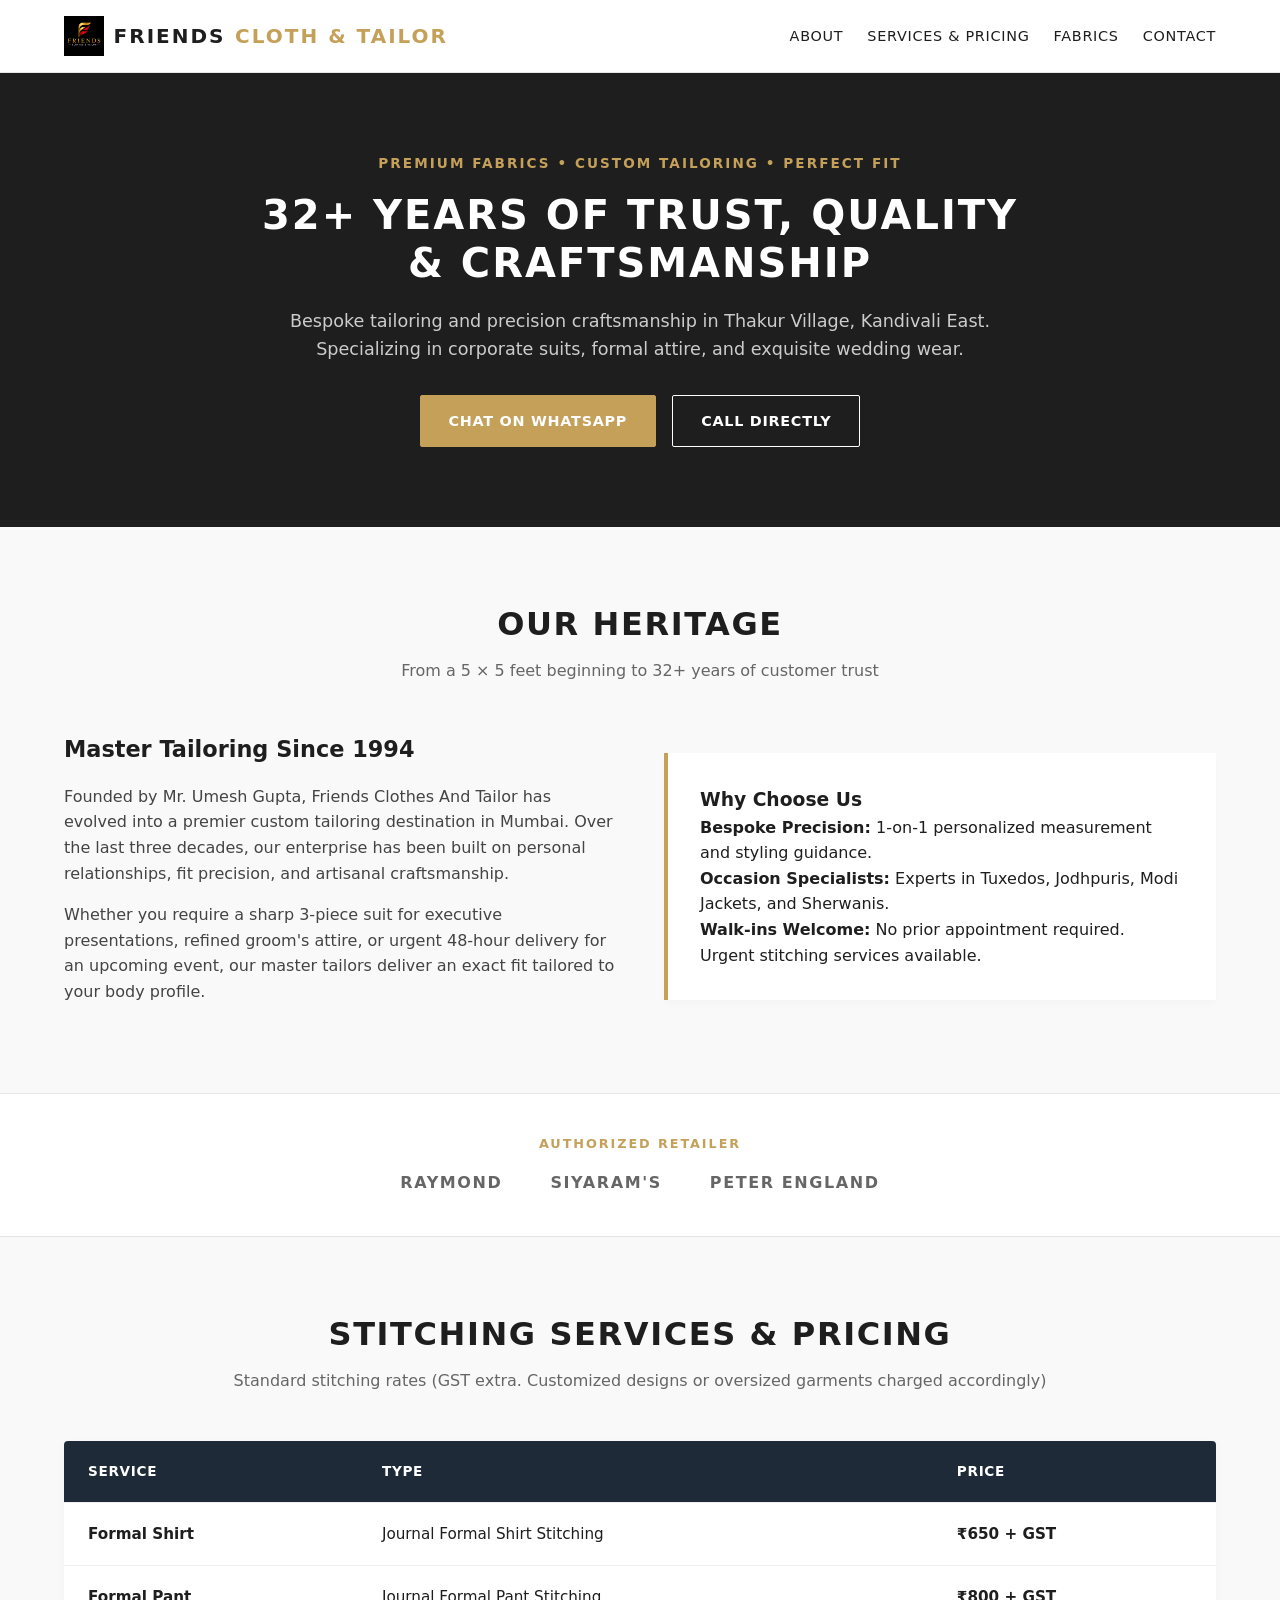
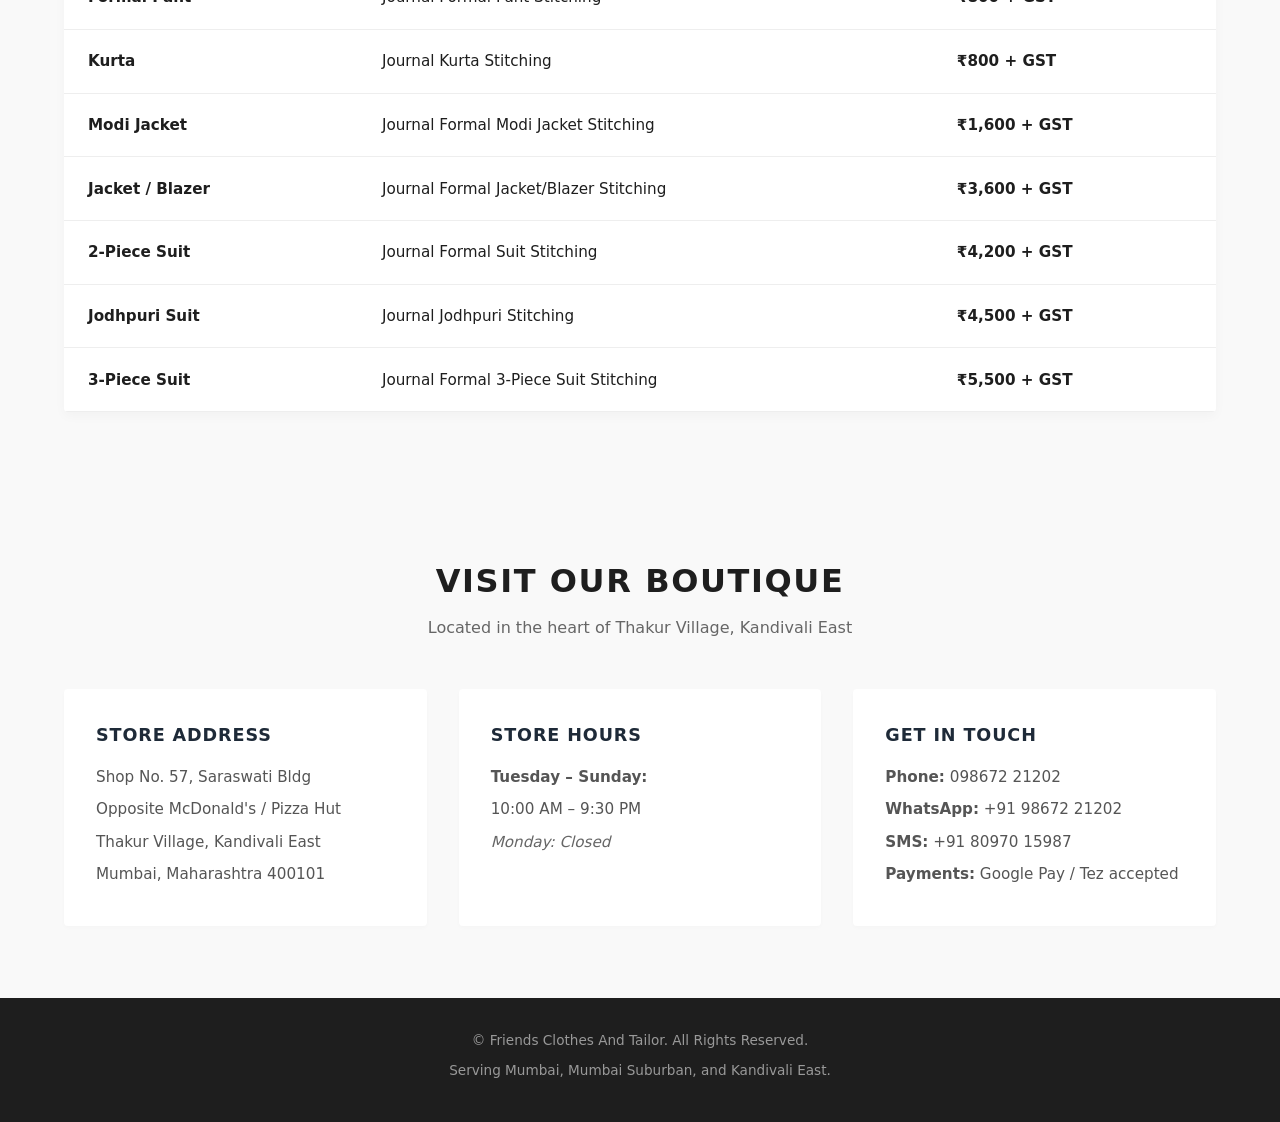
==== index.html @ 8bdd789c "Initial site" ====
<!DOCTYPE html>
<html lang="en">
<head>
  <meta charset="UTF-8">
  <meta name="viewport" content="width=device-width, initial-scale=1.0">
  <title>Friends Clothes And Tailor | Bespoke Menswear Mumbai</title>
  <link rel="icon" type="image/png" href="logo.png">
  <style>
    :root {
      --primary: #1E1E1E;
      --secondary: #1E2A38;
      --accent: #C5A059;
      --bg-light: #F9F9F9;
      --white: #FFFFFF;
      --text-muted: #666666;
      --font-main: system-ui, -apple-system, BlinkMacSystemFont, 'Segoe UI', Roboto, sans-serif;
    }

    * {
      box-sizing: border-box;
      margin: 0;
      padding: 0;
    }

    body {
      font-family: var(--font-main);
      background-color: var(--bg-light);
      color: var(--primary);
      line-height: 1.6;
    }

    /* Header & Navigation */
    header {
      background-color: var(--white);
      border-bottom: 1px solid #E5E5E5;
      position: sticky;
      top: 0;
      z-index: 1000;
    }

    .nav-container {
      max-width: 1200px;
      margin: 0 auto;
      padding: 1rem 1.5rem;
      display: flex;
      justify-content: space-between;
      align-items: center;
    }

    .brand-title {
      display: flex;
      align-items: center;
      gap: 0.6rem;
      font-size: 1.25rem;
      font-weight: 700;
      letter-spacing: 0.1em;
      text-transform: uppercase;
      color: var(--primary);
    }

    .brand-title img {
      height: 40px;
      width: auto;
    }

    .brand-title span {
      color: var(--accent);
    }

    .nav-links {
      display: flex;
      gap: 1.5rem;
      list-style: none;
    }

    .nav-links a {
      text-decoration: none;
      color: var(--primary);
      font-size: 0.9rem;
      font-weight: 500;
      text-transform: uppercase;
      letter-spacing: 0.05em;
      transition: color 0.2s ease;
    }

    .nav-links a:hover {
      color: var(--accent);
    }

    /* Hero Section */
    .hero {
      background-color: var(--primary);
      color: var(--white);
      padding: 5rem 1.5rem;
      text-align: center;
    }

    .hero-container {
      max-width: 800px;
      margin: 0 auto;
    }

    .hero-tagline {
      color: var(--accent);
      font-size: 0.85rem;
      font-weight: 700;
      letter-spacing: 0.15em;
      text-transform: uppercase;
      margin-bottom: 1rem;
    }

    .hero h1 {
      font-size: 2.5rem;
      font-weight: 700;
      margin-bottom: 1.25rem;
      line-height: 1.2;
      text-transform: uppercase;
      letter-spacing: 0.05em;
    }

    .hero p {
      font-size: 1.1rem;
      color: #CCCCCC;
      margin-bottom: 2rem;
    }

    .btn-group {
      display: flex;
      justify-content: center;
      gap: 1rem;
      flex-wrap: wrap;
    }

    .btn {
      display: inline-block;
      padding: 0.85rem 1.75rem;
      font-size: 0.9rem;
      font-weight: 600;
      text-transform: uppercase;
      letter-spacing: 0.05em;
      text-decoration: none;
      border-radius: 2px;
      transition: background-color 0.2s ease, border-color 0.2s ease;
    }

    .btn-primary {
      background-color: var(--accent);
      color: var(--white);
      border: 1px solid var(--accent);
    }

    .btn-primary:hover {
      background-color: #b08d46;
    }

    .btn-secondary {
      background-color: transparent;
      color: var(--white);
      border: 1px solid var(--white);
    }

    .btn-secondary:hover {
      background-color: var(--white);
      color: var(--primary);
    }

    /* General Layout */
    .section {
      max-width: 1200px;
      margin: 0 auto;
      padding: 4.5rem 1.5rem;
    }

    .section-header {
      text-align: center;
      margin-bottom: 3rem;
    }

    .section-header h2 {
      font-size: 2rem;
      text-transform: uppercase;
      letter-spacing: 0.05em;
      margin-bottom: 0.5rem;
    }

    .section-header p {
      color: var(--text-muted);
      font-size: 1rem;
    }

    /* About Section */
    .about-grid {
      display: grid;
      grid-template-columns: 1fr 1fr;
      gap: 3rem;
      align-items: center;
    }

    .about-content h3 {
      font-size: 1.4rem;
      margin-bottom: 1rem;
    }

    .about-content p {
      margin-bottom: 1rem;
      color: #444;
    }

    .highlight-box {
      background-color: var(--white);
      padding: 2rem;
      border-left: 4px solid var(--accent);
      box-shadow: 0 4px 6px rgba(0,0,0,0.02);
    }

    /* Price / Services Table */
    .table-container {
      background-color: var(--white);
      border-radius: 4px;
      box-shadow: 0 4px 12px rgba(0,0,0,0.03);
      overflow-x: auto;
    }

    table {
      width: 100%;
      border-collapse: collapse;
      text-align: left;
    }

    th, td {
      padding: 1.2rem 1.5rem;
      border-bottom: 1px solid #EEEEEE;
    }

    th {
      background-color: var(--secondary);
      color: var(--white);
      font-weight: 600;
      text-transform: uppercase;
      font-size: 0.85rem;
      letter-spacing: 0.05em;
    }

    td {
      font-size: 0.95rem;
    }

    td.price {
      font-weight: 700;
      color: var(--primary);
    }

    /* Fabric Brands */
    .brand-strip {
      background-color: var(--white);
      padding: 2.5rem 1.5rem;
      text-align: center;
      border-top: 1px solid #E5E5E5;
      border-bottom: 1px solid #E5E5E5;
    }

    .brand-list {
      display: flex;
      justify-content: center;
      gap: 3rem;
      margin-top: 1rem;
      flex-wrap: wrap;
      font-weight: 600;
      color: var(--text-muted);
      text-transform: uppercase;
      letter-spacing: 0.1em;
    }

    /* Contact Details */
    .contact-grid {
      display: grid;
      grid-template-columns: repeat(auto-fit, minmax(280px, 1fr));
      gap: 2rem;
    }

    .contact-card {
      background-color: var(--white);
      padding: 2rem;
      border-radius: 4px;
      box-shadow: 0 2px 4px rgba(0,0,0,0.02);
    }

    .contact-card h3 {
      font-size: 1.1rem;
      text-transform: uppercase;
      letter-spacing: 0.05em;
      margin-bottom: 1rem;
      color: var(--secondary);
    }

    .contact-card p {
      color: #555;
      margin-bottom: 0.5rem;
      font-size: 0.95rem;
    }

    /* Footer */
    footer {
      background-color: var(--primary);
      color: #999999;
      padding: 2rem 1.5rem;
      text-align: center;
      font-size: 0.85rem;
    }

    footer p {
      margin-bottom: 0.5rem;
    }

    @media (max-width: 768px) {
      .nav-links {
        display: none;
      }
      .about-grid {
        grid-template-columns: 1fr;
      }
      .hero h1 {
        font-size: 1.8rem;
      }
    }
  </style>
</head>
<body>

  <!-- Navigation -->
  <header>
    <div class="nav-container">
      <div class="brand-title"><img src="logo.png" alt="Friends Cloth & Tailor logo">Friends <span>Cloth & Tailor</span></div>
      <ul class="nav-links">
        <li><a href="#about">About</a></li>
        <li><a href="#services">Services & Pricing</a></li>
        <li><a href="#fabrics">Fabrics</a></li>
        <li><a href="#contact">Contact</a></li>
      </ul>
    </div>
  </header>

  <!-- Hero Section -->
  <section class="hero">
    <div class="hero-container">
      <div class="hero-tagline">Premium Fabrics • Custom Tailoring • Perfect Fit</div>
      <h1>32+ Years of Trust, Quality & Craftsmanship</h1>
      <p>Bespoke tailoring and precision craftsmanship in Thakur Village, Kandivali East. Specializing in corporate suits, formal attire, and exquisite wedding wear.</p>
      <div class="btn-group">
        <a href="https://wa.me/919867221202" class="btn btn-primary" target="_blank" rel="noopener">Chat on WhatsApp</a>
        <a href="tel:09867221202" class="btn btn-secondary">Call Directly</a>
      </div>
    </div>
  </section>

  <!-- About Section -->
  <section class="section" id="about">
    <div class="section-header">
      <h2>Our Heritage</h2>
      <p>From a 5 × 5 feet beginning to 32+ years of customer trust</p>
    </div>
    <div class="about-grid">
      <div class="about-content">
        <h3>Master Tailoring Since 1994</h3>
        <p>Founded by Mr. Umesh Gupta, Friends Clothes And Tailor has evolved into a premier custom tailoring destination in Mumbai. Over the last three decades, our enterprise has been built on personal relationships, fit precision, and artisanal craftsmanship.</p>
        <p>Whether you require a sharp 3-piece suit for executive presentations, refined groom's attire, or urgent 48-hour delivery for an upcoming event, our master tailors deliver an exact fit tailored to your body profile.</p>
      </div>
      <div class="highlight-box">
        <h3>Why Choose Us</h3>
        <p><strong>Bespoke Precision:</strong> 1-on-1 personalized measurement and styling guidance.</p>
        <p><strong>Occasion Specialists:</strong> Experts in Tuxedos, Jodhpuris, Modi Jackets, and Sherwanis.</p>
        <p><strong>Walk-ins Welcome:</strong> No prior appointment required. Urgent stitching services available.</p>
      </div>
    </div>
  </section>

  <!-- Fabric Brands Strip -->
  <section class="brand-strip" id="fabrics">
    <p style="text-transform: uppercase; font-size: 0.8rem; letter-spacing: 0.15em; color: var(--accent); font-weight: 700;">Authorized Retailer</p>
    <div class="brand-list">
      <span>Raymond</span>
      <span>Siyaram's</span>
      <span>Peter England</span>
    </div>
  </section>

  <!-- Services & Pricing Section -->
  <section class="section" id="services">
    <div class="section-header">
      <h2>Stitching Services & Pricing</h2>
      <p>Standard stitching rates (GST extra. Customized designs or oversized garments charged accordingly)</p>
    </div>
    <div class="table-container">
      <table>
        <thead>
          <tr>
            <th>Service</th>
            <th>Type</th>
            <th>Price</th>
          </tr>
        </thead>
        <tbody>
          <tr>
            <td><strong>Formal Shirt</strong></td>
            <td>Journal Formal Shirt Stitching</td>
            <td class="price">₹650 + GST</td>
          </tr>
          <tr>
            <td><strong>Formal Pant</strong></td>
            <td>Journal Formal Pant Stitching</td>
            <td class="price">₹800 + GST</td>
          </tr>
          <tr>
            <td><strong>Kurta</strong></td>
            <td>Journal Kurta Stitching</td>
            <td class="price">₹800 + GST</td>
          </tr>
          <tr>
            <td><strong>Modi Jacket</strong></td>
            <td>Journal Formal Modi Jacket Stitching</td>
            <td class="price">₹1,600 + GST</td>
          </tr>
          <tr>
            <td><strong>Jacket / Blazer</strong></td>
            <td>Journal Formal Jacket/Blazer Stitching</td>
            <td class="price">₹3,600 + GST</td>
          </tr>
          <tr>
            <td><strong>2-Piece Suit</strong></td>
            <td>Journal Formal Suit Stitching</td>
            <td class="price">₹4,200 + GST</td>
          </tr>
          <tr>
            <td><strong>Jodhpuri Suit</strong></td>
            <td>Journal Jodhpuri Stitching</td>
            <td class="price">₹4,500 + GST</td>
          </tr>
          <tr>
            <td><strong>3-Piece Suit</strong></td>
            <td>Journal Formal 3-Piece Suit Stitching</td>
            <td class="price">₹5,500 + GST</td>
          </tr>
        </tbody>
      </table>
    </div>
  </section>

  <!-- Contact & Details Section -->
  <section class="section" id="contact">
    <div class="section-header">
      <h2>Visit Our Boutique</h2>
      <p>Located in the heart of Thakur Village, Kandivali East</p>
    </div>
    <div class="contact-grid">
      <div class="contact-card">
        <h3>Store Address</h3>
        <p>Shop No. 57, Saraswati Bldg</p>
        <p>Opposite McDonald's / Pizza Hut</p>
        <p>Thakur Village, Kandivali East</p>
        <p>Mumbai, Maharashtra 400101</p>
      </div>
      <div class="contact-card">
        <h3>Store Hours</h3>
        <p><strong>Tuesday – Sunday:</strong></p>
        <p>10:00 AM – 9:30 PM</p>
        <p style="margin-top: 0.5rem; color: var(--text-muted);"><em>Monday: Closed</em></p>
      </div>
      <div class="contact-card">
        <h3>Get in Touch</h3>
        <p><strong>Phone:</strong> 098672 21202</p>
        <p><strong>WhatsApp:</strong> +91 98672 21202</p>
        <p><strong>SMS:</strong> +91 80970 15987</p>
        <p><strong>Payments:</strong> Google Pay / Tez accepted</p>
      </div>
    </div>
  </section>

  <!-- Footer -->
  <footer>
    <p>&copy; Friends Clothes And Tailor. All Rights Reserved.</p>
    <p>Serving Mumbai, Mumbai Suburban, and Kandivali East.</p>
  </footer>

</body>
</html>
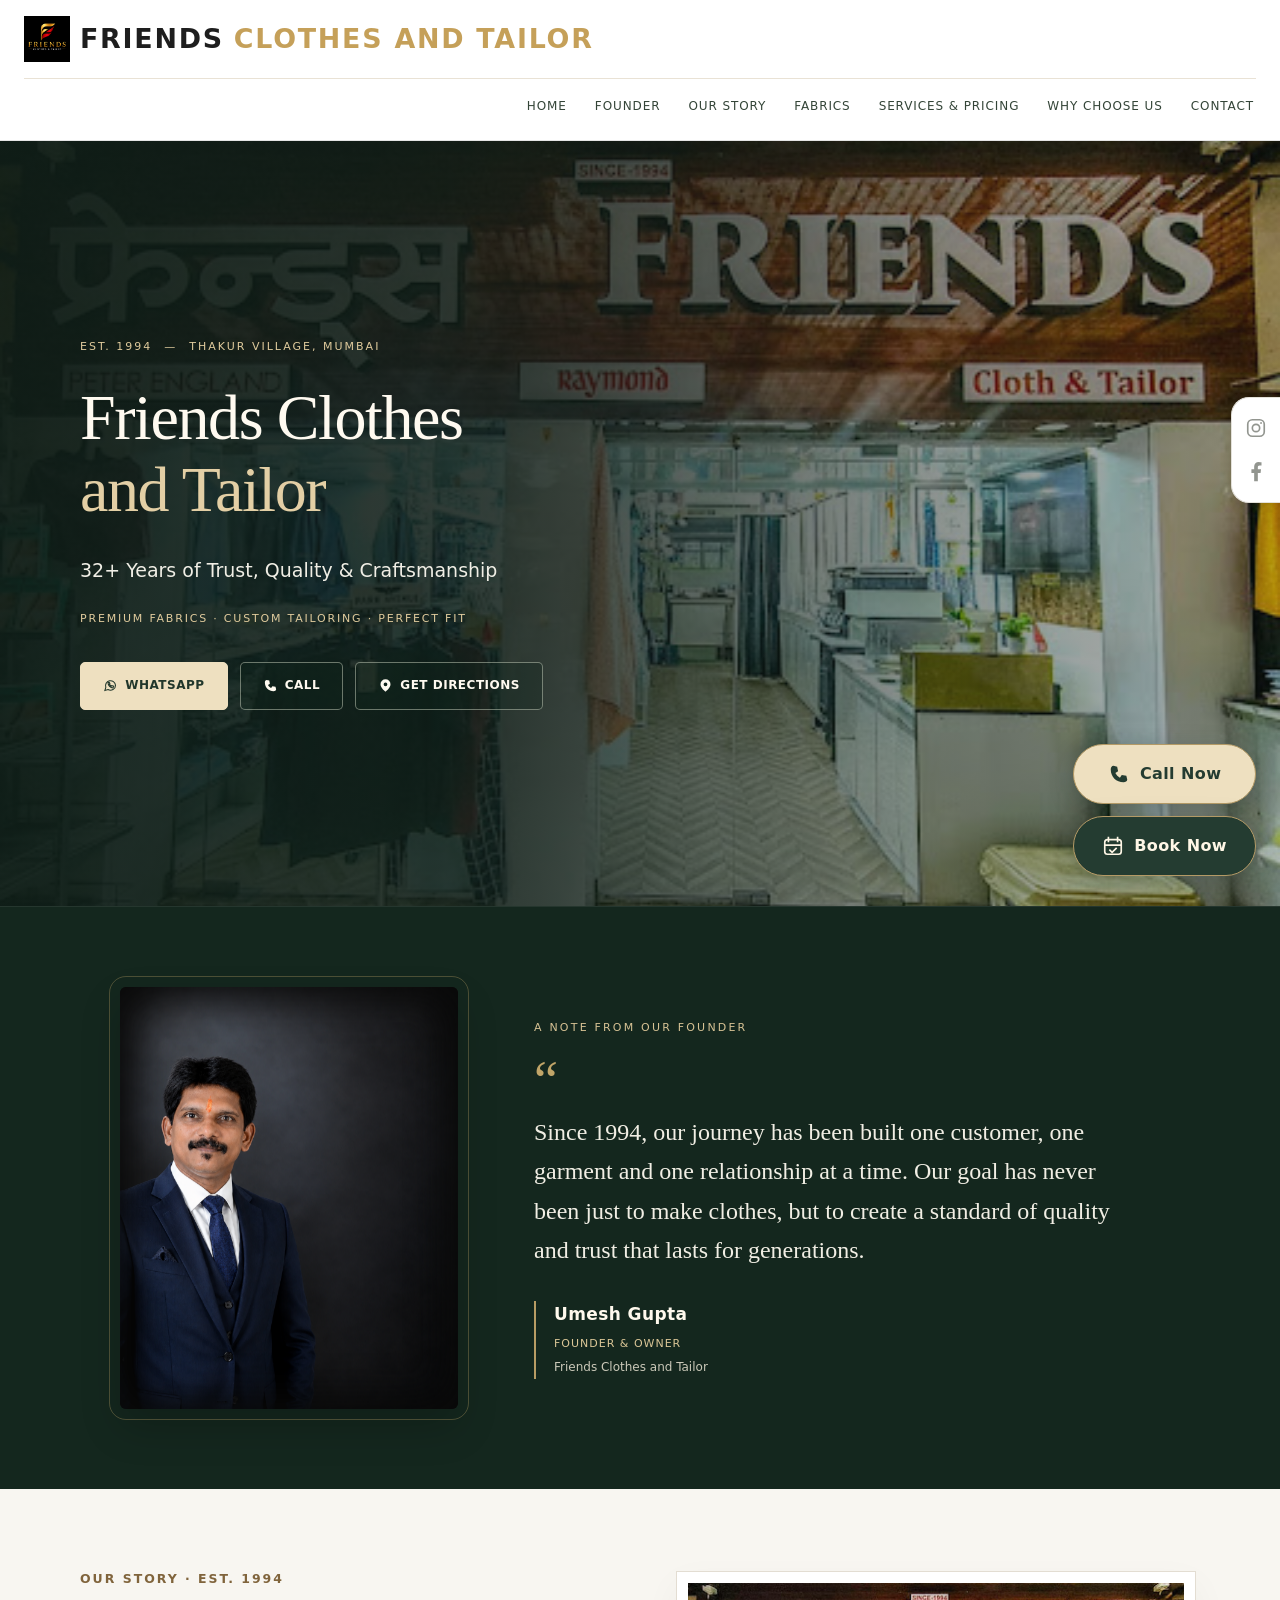
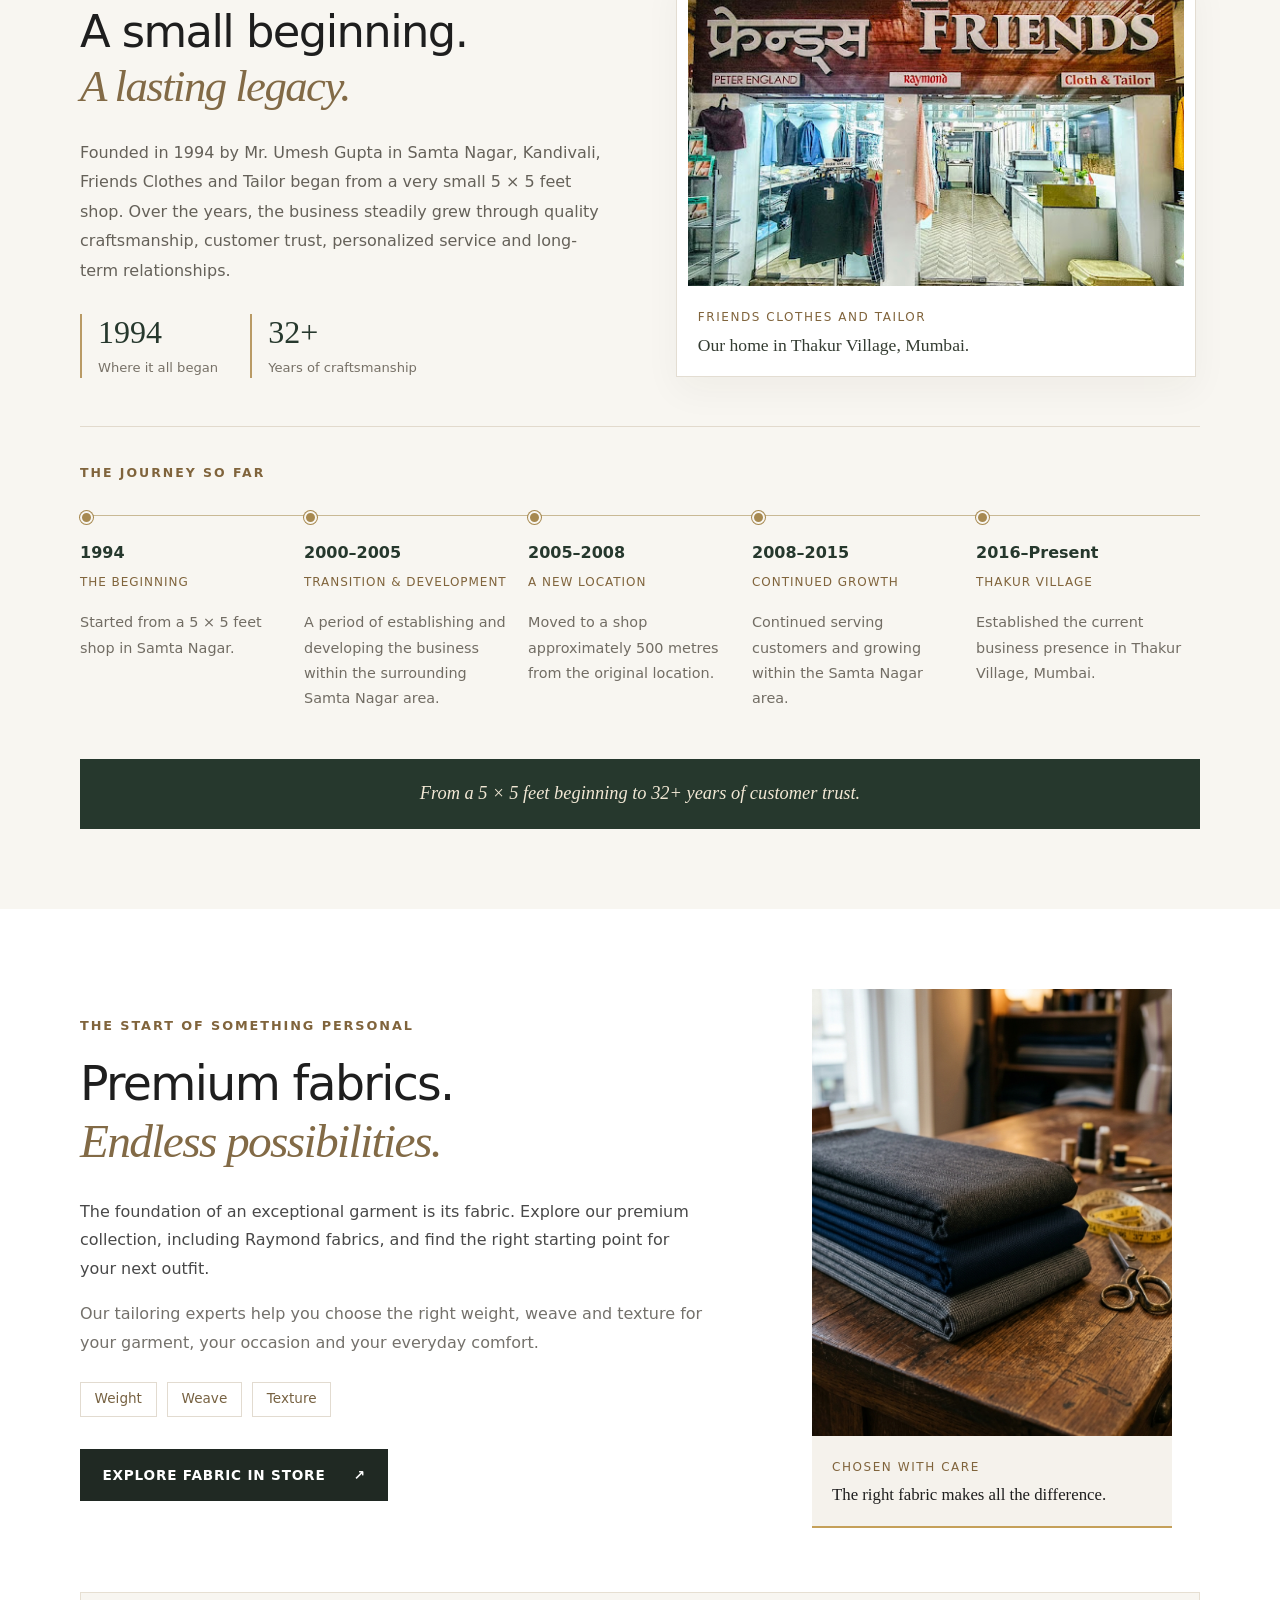
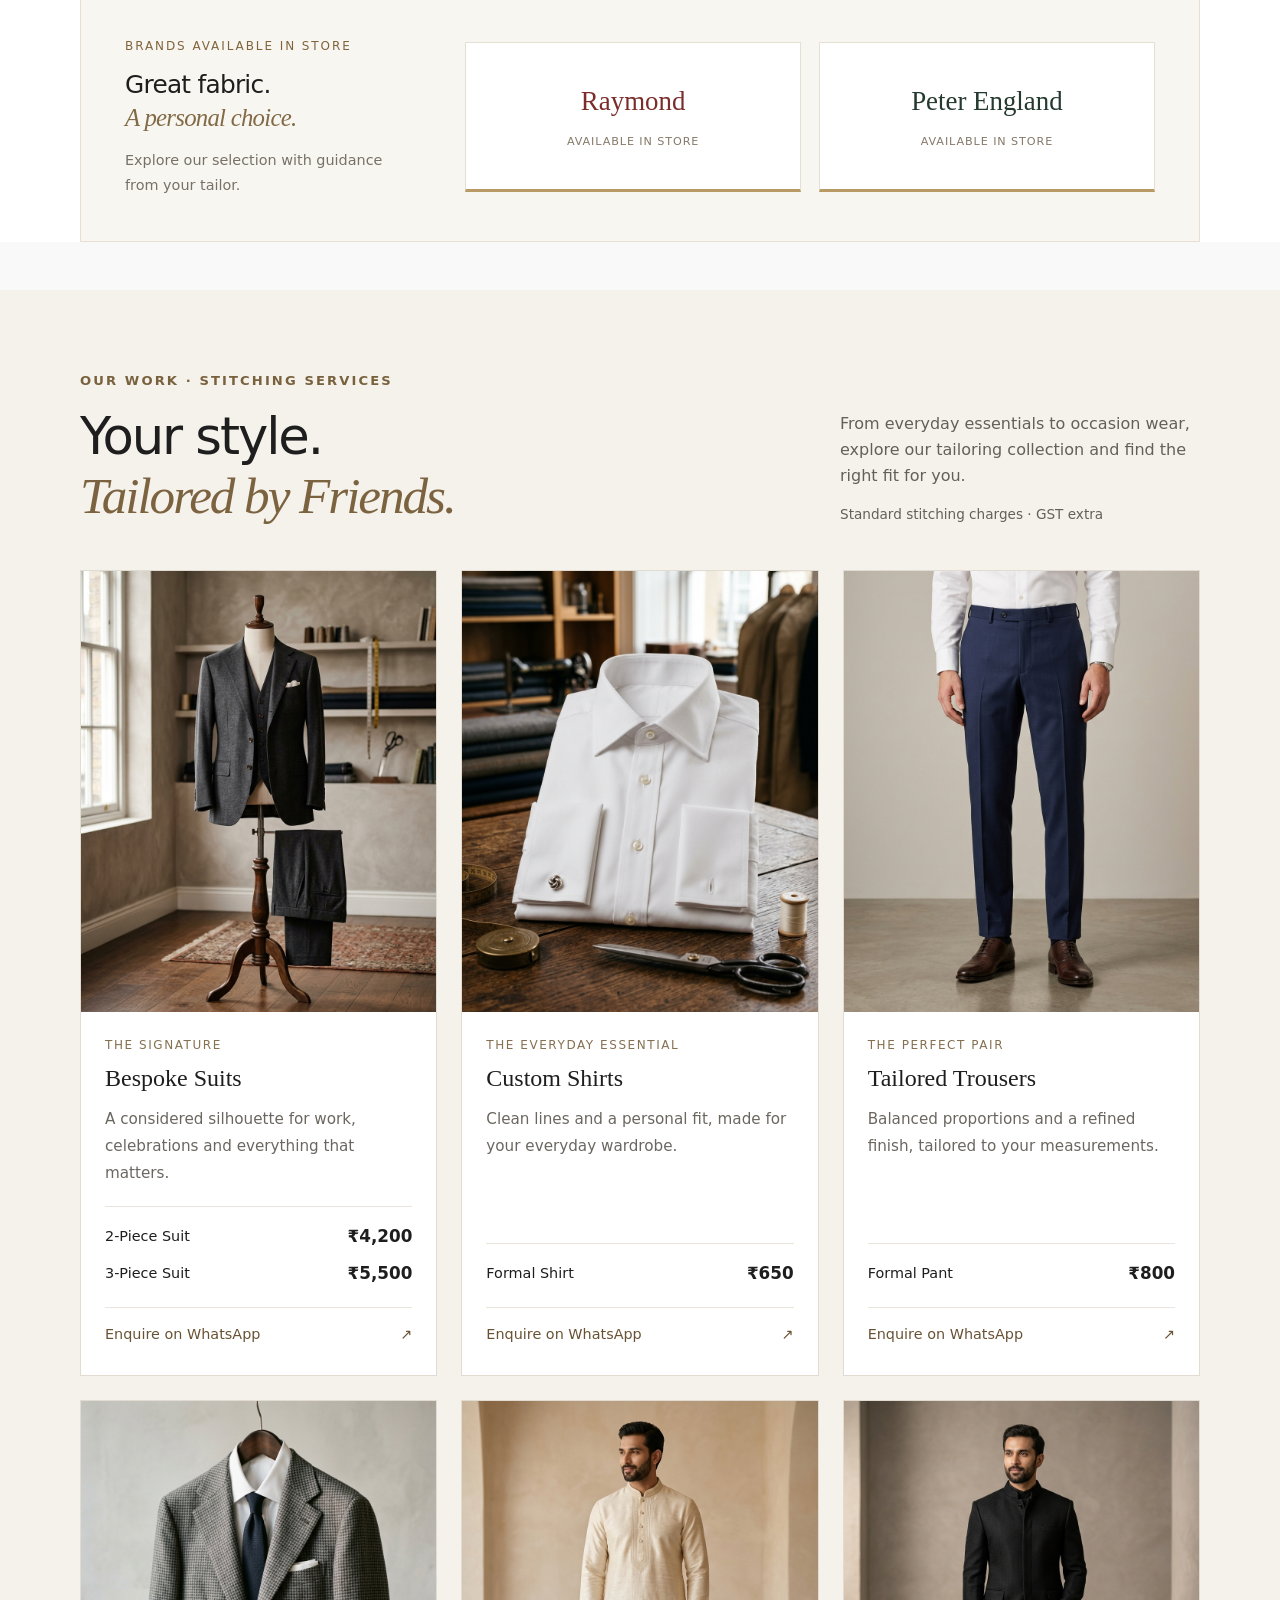
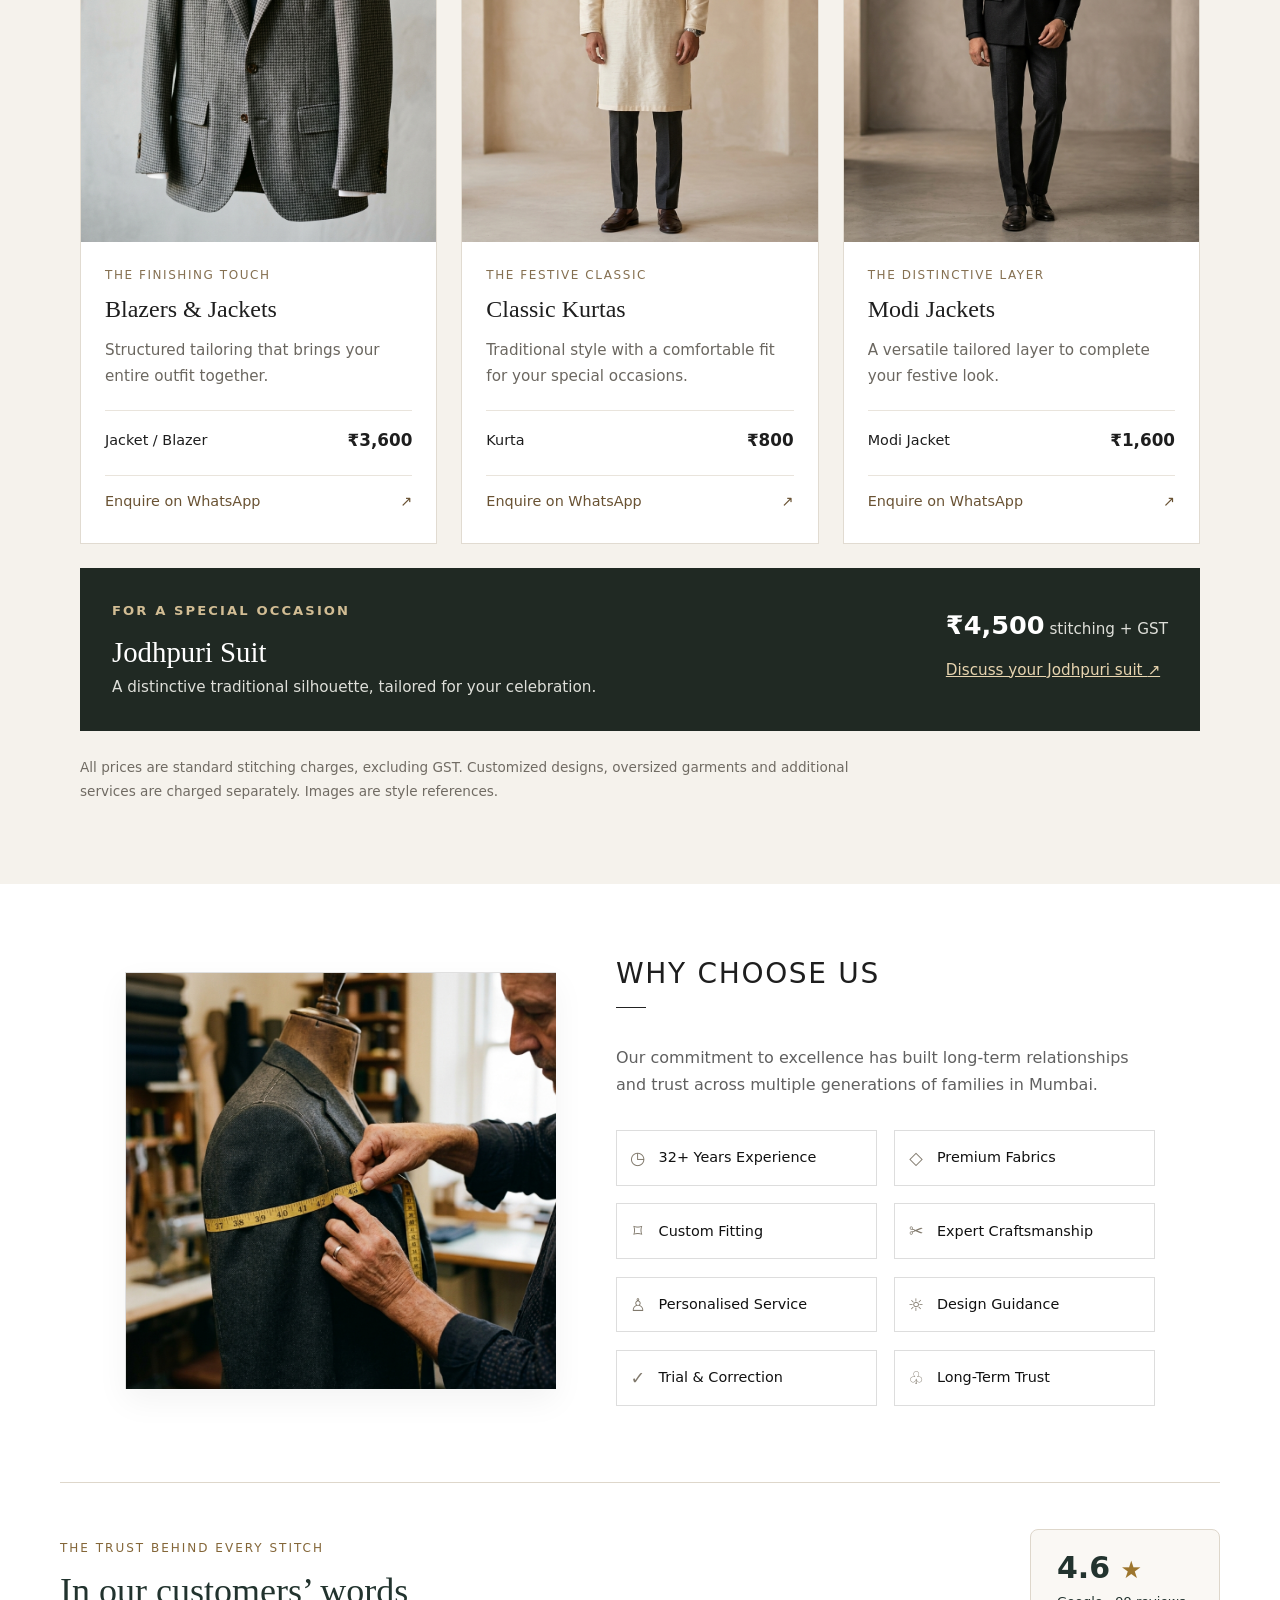
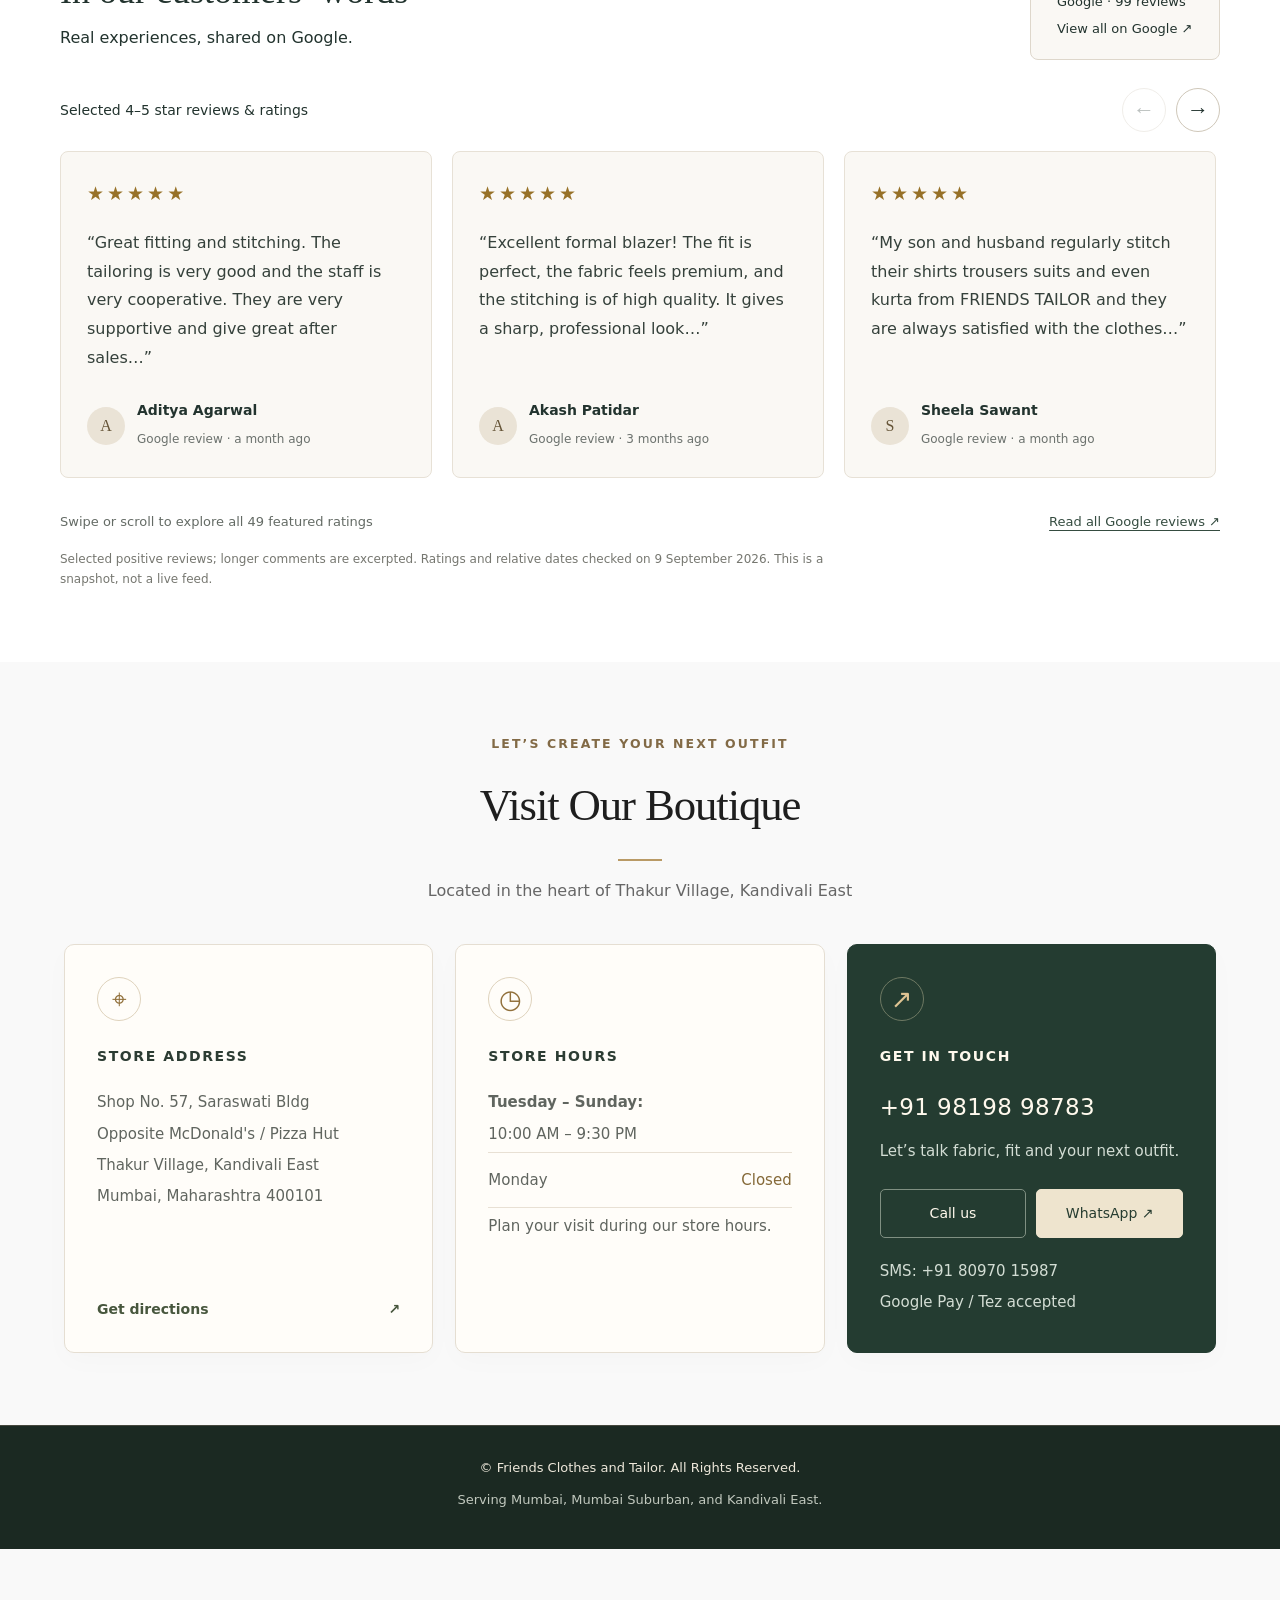
==== commit dbb06eda: "new chages" ====
--- a/index.html
+++ b/index.html
@@ -3,7 +3,7 @@
 <head>
   <meta charset="UTF-8">
   <meta name="viewport" content="width=device-width, initial-scale=1.0">
-  <title>Friends Clothes And Tailor | Bespoke Menswear Mumbai</title>
+  <title>Friends Clothes and Tailor | Bespoke Menswear Mumbai</title>
   <link rel="icon" type="image/png" href="logo.png">
   <style>
     :root {
@@ -76,7 +76,7 @@
     .nav-links a {
       text-decoration: none;
       color: var(--primary);
-      font-size: 0.9rem;
+      font-size: 1rem;
       font-weight: 500;
       text-transform: uppercase;
       letter-spacing: 0.05em;
@@ -102,7 +102,7 @@
 
     .hero-tagline {
       color: var(--accent);
-      font-size: 0.85rem;
+      font-size: 0.95rem;
       font-weight: 700;
       letter-spacing: 0.15em;
       text-transform: uppercase;
@@ -134,7 +134,7 @@
     .btn {
       display: inline-block;
       padding: 0.85rem 1.75rem;
-      font-size: 0.9rem;
+      font-size: 1rem;
       font-weight: 600;
       text-transform: uppercase;
       letter-spacing: 0.05em;
@@ -188,6 +188,89 @@
       font-size: 1rem;
     }
 
+    /* Founder Section */
+    .founder {
+      background: radial-gradient(ellipse at 75% 45%, #151209 0%, #0b0b0a 70%);
+      color: #f5f5f3;
+      padding: 5rem 1.5rem;
+      scroll-margin-top: 100px;
+    }
+
+    .founder-inner {
+      max-width: 840px;
+      margin: 0 auto;
+      display: grid;
+      grid-template-columns: 338px minmax(0, 1fr);
+      align-items: center;
+      gap: 3rem;
+    }
+
+    .founder-photo {
+      position: relative;
+      width: 100%;
+      aspect-ratio: 338 / 422;
+      overflow: hidden;
+      background: #111;
+    }
+
+    /* Frame only the portrait from the supplied 1300 x 642 screenshot. */
+    .founder-photo img {
+      position: absolute;
+      width: 384.615385%;
+      max-width: none;
+      height: auto;
+      left: -68.343195%;
+      top: -37.440758%;
+    }
+
+    .founder-quote-mark {
+      display: block;
+      color: #967019;
+      font-family: Georgia, serif;
+      font-size: 4rem;
+      line-height: 0.8;
+      margin-bottom: 0.5rem;
+    }
+
+    .founder blockquote p {
+      font-size: 1.2rem;
+      font-style: italic;
+      line-height: 1.7;
+      font-weight: 500;
+    }
+
+    .founder-credit {
+      margin-top: 2rem;
+      padding-left: 1.1rem;
+      border-left: 1px solid var(--accent);
+      text-transform: uppercase;
+      letter-spacing: 0.08em;
+    }
+
+    .founder-credit h2 {
+      font-size: 1rem;
+      font-weight: 700;
+      margin-bottom: 0.25rem;
+    }
+
+    .founder-credit p {
+      color: #aaa69a;
+      font-size: 0.82rem;
+      line-height: 1.8;
+    }
+
+    @media (max-width: 1050px) {
+      .nav-container { flex-wrap: wrap; gap: 1rem; }
+    }
+
+    @media (max-width: 768px) {
+      .founder { padding: 3.5rem 1.5rem; }
+      .founder-inner { grid-template-columns: minmax(0, 1fr); gap: 2.5rem; }
+      .founder-photo { max-width: 338px; margin: 0 auto; }
+      .founder-message { max-width: 450px; margin: 0 auto; }
+      .founder blockquote p { font-size: 1.1rem; }
+    }
+
     /* About Section */
     .about-grid {
       display: grid;
@@ -237,12 +320,12 @@
       color: var(--white);
       font-weight: 600;
       text-transform: uppercase;
-      font-size: 0.85rem;
+      font-size: 0.95rem;
       letter-spacing: 0.05em;
     }
 
     td {
-      font-size: 0.95rem;
+      font-size: 1rem;
     }
 
     td.price {
@@ -296,7 +379,7 @@
     .contact-card p {
       color: #555;
       margin-bottom: 0.5rem;
-      font-size: 0.95rem;
+      font-size: 1rem;
     }
 
     /* Footer */
@@ -305,7 +388,7 @@
       color: #999999;
       padding: 2rem 1.5rem;
       text-align: center;
-      font-size: 0.85rem;
+      font-size: 0.95rem;
     }
 
     footer p {
@@ -323,163 +406,603 @@
         font-size: 1.8rem;
       }
     }
+    /* Home design based on the supplied Pomelli reference. */
+    section[id] { scroll-margin-top: 140px; }
+    .hero {
+      background: linear-gradient(#0003, #0003), url('assets/shop-home-background.png') center / cover no-repeat;
+      min-height: max(575px, calc(100svh - 80px));
+      display: flex;
+      align-items: center;
+      padding: 6rem 1.5rem 3rem;
+    }
+    .hero-container { width: 100%; max-width: 666px; }
+    .hero-panel {
+      padding: 2.75rem 2rem;
+      background: rgba(12, 12, 12, 0.38);
+      border: 1px solid rgba(255, 255, 255, 0.22);
+      border-radius: 8px;
+      margin-bottom: 2rem;
+    }
+    .hero h1 {
+      font-size: clamp(2rem, 3.8vw, 3.1rem);
+      line-height: 1.25;
+      letter-spacing: -0.025em;
+      margin-bottom: 1.5rem;
+    }
+    .hero p { font-size: 1.25rem; color: #f5f5f5; margin-bottom: 1rem; font-weight: 500; }
+    .hero-tagline { color: #d4bd83; font-size: 0.9rem; font-weight: 500; letter-spacing: 0.12em; margin-bottom: 0; }
+    .hero .btn-group { gap: 0.7rem; }
+    .hero .btn {
+      display: inline-flex;
+      align-items: center;
+      justify-content: center;
+      gap: 0.45rem;
+      min-height: 44px;
+      padding: 0.65rem 1.25rem;
+      border-radius: 0;
+      font-size: 0.78rem;
+      letter-spacing: 0.035em;
+    }
+    .hero .btn-primary { background: #fff; border-color: #fff; color: #152031; }
+    .hero .btn-primary:hover { background: #eee7d7; border-color: #eee7d7; }
+    .hero .btn-secondary { border-color: #ffffff80; }
+    .hero .btn svg { width: 13px; height: 13px; flex: none; }
+    a:focus-visible { outline: 3px solid var(--accent); outline-offset: 5px; }
+    @media (max-width: 768px) {
+      .nav-links { display: flex; flex-wrap: wrap; justify-content: center; gap: 0.5rem 1rem; width: 100%; }
+      .nav-links a { font-size: 0.82rem; }
+      .brand-title { font-size: 1rem; letter-spacing: 0.03em; }
+      .nav-container { justify-content: center; padding: 0.7rem 1rem; }
+      .hero { padding: 4rem 1rem 3rem; min-height: 560px; }
+      .hero-panel { padding: 2rem 1rem; }
+      .hero p { font-size: 1rem; }
+    }
+    /* Our Story: fixed portrait framing, with no animated image scaling. */
+    .our-story { background: #fff; padding: 5rem 1.5rem; }
+    .story-inner {
+      max-width: 1080px;
+      margin: 0 auto;
+      display: grid;
+      grid-template-columns: minmax(0, 1fr) minmax(0, 520px);
+      gap: 4rem;
+      align-items: center;
+    }
+    .story-copy h2 {
+      font-size: 1.75rem;
+      line-height: 1.25;
+      letter-spacing: 0.06em;
+      text-transform: uppercase;
+      font-weight: 500;
+    }
+    .story-copy h2::after {
+      content: '';
+      display: block;
+      width: 36px;
+      height: 2px;
+      background: #303030;
+      margin: 1rem 0 1.5rem;
+    }
+    .story-intro { font-size: 1rem; color: #555; line-height: 1.85; }
+    .story-timeline { list-style: none; margin: 2rem 0; border-left: 1px solid #ddd; padding-left: 1.5rem; }
+    .story-timeline li { position: relative; padding-bottom: 1.5rem; }
+    .story-timeline li:last-child { padding-bottom: 0; }
+    .story-timeline li::before {
+      content: ''; position: absolute; width: 7px; height: 7px;
+      border-radius: 50%; background: #222; left: calc(-1.5rem - 4px); top: 0.5rem;
+    }
+    .story-timeline h3 { font-size: 1rem; }
+    .story-timeline .milestone-title { text-transform: uppercase; letter-spacing: 0.08em; font-size: 0.78rem; color: #777; margin: 0.2rem 0 0.45rem; }
+    .story-timeline p { font-size: 0.95rem; color: #666; line-height: 1.7; }
+    .story-note { border-left: 2px solid var(--accent); padding-left: 1rem; font-size: 1rem; font-weight: 600; }
+    .story-shop-photo {
+      position: relative; width: 520px; max-width: 100%; aspect-ratio: 512 / 313;
+      overflow: hidden; margin: 0 auto; background: #eee;
+      box-shadow: 0 12px 26px #00000014;
+    }
+    /* Display the original shop photograph without screenshot cropping or zoom. */
+    .story-shop-photo img {
+      display: block; width: 100%; max-width: 100%; height: auto;
+      transform: none; transition: none; animation: none;
+    }
+    @media (max-width: 850px) {
+      .story-inner { grid-template-columns: minmax(0, 1fr); gap: 2.5rem; }
+      .our-story { padding: 3.5rem 1.5rem; }
+      .story-copy h2 { font-size: 1.5rem; }
+    }
+    /* Why Choose Us: photo and eight benefits from the supplied reference. */
+    .why-section { background: #fff; padding: 4.5rem 1.5rem; }
+    .why-inner { max-width: 1030px; margin: 0 auto; display: grid; grid-template-columns: minmax(0, 431px) minmax(0, 1fr); gap: 3.75rem; align-items: center; }
+    .why-photo { position: relative; width: 100%; aspect-ratio: 431 / 417; overflow: hidden; box-shadow: 0 12px 30px #0000000d; }
+    /* Frame the photo above the bottom-corner mark in the supplied screenshot. */
+    .why-photo img { position: absolute; width: 269.837587%; max-width: none; height: auto; left: -15.081206%; top: -9.592326%; }
+    .why-copy h2 { font-size: 1.75rem; font-weight: 500; text-transform: uppercase; letter-spacing: 0.06em; line-height: 1.3; }
+    .why-copy h2::after { content: ''; display: block; width: 30px; height: 1px; background: #222; margin: 0.9rem 0 2.25rem; }
+    .why-copy > p { color: #606060; font-size: 1rem; line-height: 1.7; margin-bottom: 2rem; }
+    .why-benefits { display: grid; grid-template-columns: repeat(2, minmax(0, 1fr)); gap: 1.1rem; list-style: none; }
+    .why-benefits li { display: flex; align-items: center; gap: 0.8rem; min-height: 52px; padding: 0.8rem; border: 1px solid #ddd; font-size: 0.9rem; color: #111; }
+    .why-benefits span { flex: 0 0 16px; text-align: center; color: #80796c; font-size: 1.1rem; }
+    @media (max-width: 850px) {
+      .why-inner { grid-template-columns: minmax(0, 1fr); gap: 2.5rem; }
+      .why-photo { max-width: 431px; margin: 0 auto; }
+      .why-section { padding: 3.5rem 1.5rem; }
+    }
+    @media (max-width: 420px) { .why-benefits { grid-template-columns: minmax(0, 1fr); gap: 0.75rem; } }
+    /* Editorial collection combines outfit references and complete stitching prices. */
+    .collection { background: #f5f2ec; padding: 5rem 1.5rem; }
+    .collection-inner { max-width: 1120px; margin: 0 auto; }
+    .collection-heading { display: flex; justify-content: space-between; align-items: end; gap: 3rem; margin-bottom: 2.75rem; }
+    .collection-eyebrow { color: #78613d; font-size: 0.82rem; font-weight: 600; letter-spacing: 0.16em; margin-bottom: 1rem; }
+    .collection-heading h2 { font-size: clamp(2.1rem, 4vw, 3.5rem); line-height: 1.15; font-weight: 500; letter-spacing: -0.04em; }
+    .collection-heading h2 em { font-family: Georgia, serif; font-weight: 400; color: #7c6340; }
+    .collection-intro { max-width: 360px; color: #635f59; font-size: 1rem; }
+    .collection-small { font-size: 0.85rem; margin-top: 1rem; }
+    .collection-grid { display: grid; grid-template-columns: repeat(3, minmax(0, 1fr)); gap: 1.5rem; }
+    .collection-card { background: #fff; border: 1px solid #e1dbd1; display: flex; flex-direction: column; }
+    .collection-photo { width: 100%; aspect-ratio: 928 / 1152; position: relative; overflow: hidden; background: #ded9cf; }
+    .collection-photo img { display: block; width: 100%; max-width: 100%; height: auto; }
+    .collection-details { padding: 1.5rem; display: flex; flex-direction: column; flex: 1; }
+    .collection-tag { font-size: 0.75rem; letter-spacing: 0.13em; color: #857051; margin-bottom: 0.5rem; }
+    .collection-details h3 { font-family: Georgia, serif; font-size: 1.5rem; font-weight: 400; line-height: 1.3; }
+    .collection-description { color: #6b6760; font-size: 0.95rem; margin: 0.75rem 0 1.25rem; }
+    .collection-prices { margin-top: auto; border-top: 1px solid #e9e4dc; padding-top: 0.7rem; }
+    .collection-prices > div { display: flex; align-items: center; justify-content: space-between; gap: 0.5rem; padding: 0.3rem 0; font-size: 0.9rem; }
+    .collection-prices strong { font-size: 1.05rem; white-space: nowrap; }
+    .collection-enquire { display: flex; justify-content: space-between; align-items: center; min-height: 44px; margin-top: 1rem; padding-top: 0.6rem; border-top: 1px solid #e9e4dc; color: #695233; text-decoration: none; font-size: 0.9rem; }
+    .collection-enquire:hover { text-decoration: underline; }
+    .collection-special { margin-top: 1.5rem; background: #202923; color: #fff; padding: 2rem; display: flex; justify-content: space-between; align-items: center; gap: 2rem; }
+    .collection-special .collection-eyebrow { color: #d2bd94; margin-bottom: 0.5rem; }
+    .collection-special h3 { font-family: Georgia, serif; font-size: 1.8rem; font-weight: 400; }
+    .collection-special p:not(.collection-eyebrow) { font-size: 0.95rem; color: #dedfd9; }
+    .collection-special-action { flex-shrink: 0; }
+    .collection-special-action strong { color: #fff; font-size: 1.6rem; }
+    .collection-special-action a { color: #e7d4af; font-size: 0.95rem; display: inline-block; padding: 0.7rem 0; }
+    .collection-footnote { color: #706b63; font-size: 0.85rem; line-height: 1.8; margin-top: 1.5rem; max-width: 800px; }
+    @media (max-width: 850px) {
+      .collection-heading { align-items: start; flex-direction: column; gap: 1.5rem; }
+      .collection-intro { max-width: 520px; }
+      .collection-grid { grid-template-columns: repeat(2, minmax(0, 1fr)); }
+      .collection-special { align-items: start; flex-direction: column; }
+    }
+    @media (max-width: 540px) { .collection { padding: 3.5rem 1.25rem; } .collection-grid { grid-template-columns: minmax(0, 1fr); } }
+    /* Fabric feature combines the collection introduction with the brand strip. */
+    .fabric-section { background: #fff; padding: 5rem 1.5rem 0; }
+    .fabric-inner { max-width: 1120px; margin: 0 auto; }
+    .fabric-layout { display: grid; grid-template-columns: minmax(0, 1.2fr) minmax(0, 0.8fr); gap: 5rem; align-items: center; padding-bottom: 4rem; }
+    .fabric-eyebrow { color: #80643c; font-size: 0.8rem; font-weight: 600; letter-spacing: 0.15em; margin-bottom: 1.2rem; }
+    .fabric-copy h2 { font-size: clamp(2rem, 3.7vw, 3.2rem); line-height: 1.2; font-weight: 500; letter-spacing: -0.035em; margin-bottom: 1.75rem; }
+    .fabric-copy h2 em { font-family: Georgia, serif; color: #826a46; font-weight: 400; }
+    .fabric-lead { color: #484848; font-size: 1rem; line-height: 1.8; margin-bottom: 1rem; }
+    .fabric-description { color: #74716b; font-size: 1rem; line-height: 1.8; }
+    .fabric-qualities { display: flex; flex-wrap: wrap; gap: 0.65rem; margin: 1.5rem 0 2rem; }
+    .fabric-qualities span { border: 1px solid #e2dbd0; padding: 0.35rem 0.85rem; color: #776242; font-size: 0.85rem; }
+    .fabric-explore { display: inline-flex; align-items: center; gap: 1.75rem; min-height: 52px; padding: 1rem 1.4rem; border: 0; background: #202923; color: #fff; font: 600 0.85rem var(--font-main); text-transform: uppercase; letter-spacing: 0.06em; }
+    .fabric-explore { text-decoration: none; } .fabric-explore:hover { background: #35463b; }
+    .fabric-coming-soon { color: #76716a; font-size: 0.85rem; margin-top: 0.6rem; }
+    .fabric-visual { max-width: 360px; width: 100%; margin: 0 auto; }
+    .fabric-photo { width: 100%; aspect-ratio: 928 / 1152; overflow: hidden; background: #eee7db; }
+    /* Display the supplied full-resolution fabric photo at its natural ratio. */
+    .fabric-photo img { display: block; width: 100%; max-width: 100%; height: auto; }
+    .fabric-caption { background: #f5f2ec; padding: 1.1rem 1.25rem; border-bottom: 2px solid #c5a059; }
+    .fabric-caption span { font-size: 0.75rem; letter-spacing: 0.13em; color: #80643c; }
+    .fabric-caption p { font-family: Georgia, serif; font-size: 1.05rem; margin-top: 0.2rem; }
+    .fabric-brand-row { border-top: 1px solid #e7e1d7; padding: 2rem 0; display: flex; align-items: center; gap: 3rem; }
+    .fabric-brand-row > p { color: #857052; font-size: 0.8rem; letter-spacing: 0.12em; text-transform: uppercase; flex-shrink: 0; }
+    .fabric-brand-row strong { font-weight: 600; }
+    .fabric-brand-row ul { display: flex; flex: 1; justify-content: space-around; gap: 1.5rem; flex-wrap: wrap; list-style: none; }
+    .fabric-brand-row li { font-family: Georgia, serif; font-size: 1.4rem; color: #34342f; }
+    @media (max-width: 850px) { .fabric-layout { grid-template-columns: minmax(0, 1fr); gap: 2.5rem; } .fabric-section { padding-top: 3.5rem; } }
+    @media (max-width: 540px) { .fabric-brand-row { flex-direction: column; gap: 1.25rem; text-align: center; } .fabric-brand-row li { font-size: 1.15rem; } }
+    /* Brand display and boutique introduction share a restrained warm palette. */
+    .fabric-brand-row { padding: 2.75rem; margin-bottom: 3rem; border: 1px solid #e6dfd2; background: #f8f6f1; gap: 2.5rem; }
+    .brand-intro { flex: 0 1 300px; }
+    .brand-intro .brand-eyebrow { font-size: 0.75rem; letter-spacing: 0.16em; color: #80643c; margin-bottom: 0.8rem; }
+    .brand-intro h3 { font-size: 1.55rem; line-height: 1.3; font-weight: 500; letter-spacing: -0.03em; }
+    .brand-intro h3 em { font-family: Georgia, serif; font-weight: 400; color: #826a46; }
+    .brand-intro > p:last-child { font-size: 0.9rem; color: #777167; line-height: 1.7; margin-top: 0.9rem; max-width: 260px; }
+    .fabric-brand-row ul { display: grid; grid-template-columns: repeat(2, minmax(0, 1fr)); gap: 1.1rem; min-width: 0; }
+    .fabric-brand-row .brand-plaque { min-height: 150px; background: #fff; border: 1px solid #e5dfd4; border-bottom: 3px solid #b99a65; display: flex; flex-direction: column; align-items: center; justify-content: center; gap: 1rem; text-align: center; padding: 1.5rem 1rem; }
+    .brand-plaque-name { font-family: Georgia, serif; font-size: clamp(1.25rem, 2.1vw, 1.9rem); line-height: 1.3; }
+    .brand-raymond .brand-plaque-name { color: #7b2d2b; }
+    .brand-peter .brand-plaque-name { color: #24392f; }
+    .brand-plaque-note { font: 500 0.7rem var(--font-main); letter-spacing: 0.14em; color: #857968; }
+    #contact .section-header { margin-bottom: 2.5rem; }
+    .visit-eyebrow { display: block; color: #826a46; font-size: 0.78rem; font-weight: 600; letter-spacing: 0.17em; margin-bottom: 1rem; }
+    #contact .section-header h2 { font-family: Georgia, serif; font-weight: 400; font-size: clamp(2rem, 3.5vw, 2.8rem); text-transform: none; letter-spacing: -0.025em; }
+    #contact .section-header h2::after { content: ''; display: block; background: #b99a65; width: 44px; height: 2px; margin: 1.1rem auto; }
+    #contact .section-header p { font-size: 1rem; }
+    @media (max-width: 850px) {
+      .fabric-brand-row { flex-direction: column; align-items: stretch; padding: 2rem; gap: 1.5rem; }
+      .brand-intro { flex-basis: auto; text-align: center; }
+      .brand-intro > p:last-child { margin-inline: auto; max-width: 340px; }
+      .fabric-brand-row ul { flex: none; width: 100%; }
+    }
+    @media (max-width: 540px) { .fabric-brand-row { padding: 1.5rem 1rem; } .fabric-brand-row ul { gap: 0.65rem; } .fabric-brand-row .brand-plaque { padding: 1rem 0.5rem; min-height: 125px; } }
+    /* Story introduction, storefront and an uninterrupted five-stage timeline. */
+    .our-story { background: #f8f6f1; padding: 5rem 1.5rem; }
+    .story-inner { max-width: 1120px; grid-template-columns: minmax(0, 1fr) minmax(0, 1fr); gap: 3rem 4rem; }
+    .story-eyebrow { color: #80643c; font-size: 0.78rem; font-weight: 600; letter-spacing: 0.16em; margin-bottom: 1rem; }
+    .story-copy h2 { font-size: clamp(2rem, 3.5vw, 3.1rem); text-transform: none; letter-spacing: -0.035em; line-height: 1.2; margin-bottom: 1.5rem; }
+    .story-copy h2 em { font-family: Georgia, serif; color: #826a46; font-weight: 400; }
+    .story-copy h2::after { display: none; }
+    .story-intro { font-size: 1rem; color: #656159; line-height: 1.85; }
+    .story-facts { display: flex; gap: 2rem; margin-top: 1.75rem; }
+    .story-facts > div { border-left: 2px solid #b99a65; padding-left: 1rem; }
+    .story-facts strong { display: block; font: 400 2rem Georgia, serif; color: #26382d; }
+    .story-facts span { display: block; font-size: 0.82rem; color: #777167; margin-top: 0.4rem; }
+    .story-shop-photo { width: 520px; max-width: 100%; aspect-ratio: auto; background: #fff; padding: 0.7rem; border: 1px solid #e3ddd2; box-shadow: 0 14px 35px #32250f0b; }
+    .story-shop-photo img { position: static; display: block; width: 100%; height: auto; transform: none; }
+    .story-shop-photo figcaption { padding: 1.1rem 0.6rem 0.5rem; }
+    .story-shop-photo figcaption span { font-size: 0.75rem; letter-spacing: 0.13em; color: #80643c; }
+    .story-shop-photo figcaption p { font: 400 1.1rem Georgia, serif; margin-top: 0.4rem; color: #343c32; }
+    .story-journey { grid-column: 1 / -1; border-top: 1px solid #e2dacd; padding-top: 2.25rem; }
+    .story-timeline { display: grid; grid-template-columns: repeat(5, minmax(0, 1fr)); border: 0; padding: 0; margin: 2rem 0 0; gap: 0; }
+    .story-timeline li { border-top: 1px solid #c9b995; padding: 1.5rem 1rem 0 0; }
+    .story-timeline li::before { top: -5px; left: 0; width: 9px; height: 9px; background: #a78950; border: 2px solid #f8f6f1; box-shadow: 0 0 0 1px #a78950; }
+    .story-timeline h3 { font-size: 1rem; color: #26382d; }
+    .story-timeline .milestone-title { font-size: 0.75rem; color: #80643c; min-height: 2rem; margin: 0.4rem 0; }
+    .story-timeline p { color: #726d64; font-size: 0.9rem; }
+    .story-note { grid-column: 1 / -1; border: 0; margin: 0; padding: 1.25rem; text-align: center; background: #26382d; color: #f2e8d5; font: italic 400 1.15rem Georgia, serif; line-height: 1.6; }
+    @media (max-width: 850px) {
+      .story-inner { grid-template-columns: minmax(0, 1fr); gap: 2.5rem; }
+      .our-story { padding: 3.5rem 1.5rem; }
+      .story-timeline { grid-template-columns: minmax(0, 1fr); margin-left: 0.3rem; }
+      .story-timeline li { border-top: 0; border-left: 1px solid #c9b995; padding: 0 0 1.5rem 1.5rem; }
+      .story-timeline li::before { left: -5px; top: 0.4rem; }
+      .story-timeline li:last-child { padding-bottom: 0; }
+      .story-timeline .milestone-title { min-height: 0; }
+    }
+    /* Keep larger small text comfortable within navigation and narrow cards. */
+    .nav-container { flex-wrap: wrap; gap: 1rem 1.5rem; }
+    .nav-links { flex-wrap: wrap; gap: 0.75rem 1.25rem; }
+    .collection-description, .story-timeline p { line-height: 1.75; }
+    .collection-tag, .story-eyebrow, .fabric-eyebrow, .visit-eyebrow { line-height: 1.6; }
+    .brand-plaque-note { letter-spacing: 0.08em; }
+    @media (max-width: 1050px) { .why-benefits { grid-template-columns: minmax(0, 1fr); } }
+    @media (min-width: 541px) and (max-width: 700px) { .collection-details { padding: 1.1rem; } }
   </style>
+  <link rel="stylesheet" href="assets/motion.css">
+  <script src="assets/motion.js" defer></script>
+  <link rel="stylesheet" href="assets/reviews.css">
+  <link rel="stylesheet" href="assets/contact.css">
+  <link rel="stylesheet" href="assets/hero.css">
+  <link rel="stylesheet" href="assets/founder.css">
+  <link rel="stylesheet" href="assets/booking.css">
+  <script src="assets/reviews.js" defer></script>
+  <link rel="stylesheet" href="assets/social.css">
+  <link rel="stylesheet" href="assets/navigation.css">
 </head>
 <body>
 
   <!-- Navigation -->
   <header>
     <div class="nav-container">
-      <div class="brand-title"><img src="logo.png" alt="Friends Cloth & Tailor logo">Friends <span>Cloth & Tailor</span></div>
+      <div class="brand-title"><img src="logo.png" alt="Friends Clothes and Tailor logo">Friends <span>Clothes and Tailor</span></div>
       <ul class="nav-links">
-        <li><a href="#about">About</a></li>
-        <li><a href="#services">Services & Pricing</a></li>
+        <li><a href="#home">Home</a></li>
+        <li><a href="#founder">Founder</a></li>
+        <li><a href="#our-story">Our Story</a></li>
         <li><a href="#fabrics">Fabrics</a></li>
+        <li><a href="#services">Services &amp; Pricing</a></li>
+        <li><a href="#about">Why Choose Us</a></li>
         <li><a href="#contact">Contact</a></li>
       </ul>
     </div>
   </header>
 
   <!-- Hero Section -->
-  <section class="hero">
+  <section class="hero" id="home" aria-labelledby="home-title">
     <div class="hero-container">
-      <div class="hero-tagline">Premium Fabrics • Custom Tailoring • Perfect Fit</div>
-      <h1>32+ Years of Trust, Quality & Craftsmanship</h1>
-      <p>Bespoke tailoring and precision craftsmanship in Thakur Village, Kandivali East. Specializing in corporate suits, formal attire, and exquisite wedding wear.</p>
+      <div class="hero-panel">
+        <div class="hero-eyebrow">EST. 1994 <span aria-hidden="true">—</span> THAKUR VILLAGE, MUMBAI</div>
+        <h1 id="home-title">Friends Clothes<br><span>and Tailor</span></h1>
+        <p>32+ Years of Trust, Quality &amp; Craftsmanship</p>
+        <div class="hero-tagline">Premium Fabrics · Custom Tailoring · Perfect Fit</div>
+      </div>
       <div class="btn-group">
-        <a href="https://wa.me/919867221202" class="btn btn-primary" target="_blank" rel="noopener">Chat on WhatsApp</a>
-        <a href="tel:09867221202" class="btn btn-secondary">Call Directly</a>
+        <a href="https://wa.me/919819898783?text=Hi%2C%20I%20am%20interested." class="btn btn-primary" target="_blank" rel="noopener" aria-label="WhatsApp 9819898783: Hi, I am interested.">
+          <svg viewBox="0 0 24 24" fill="none" stroke="currentColor" stroke-width="1.7" aria-hidden="true"><path d="M20 11.5a8 8 0 0 1-12 7L3 20l1.5-5A8 8 0 1 1 20 11.5Z"/><path d="M8 7c0 5 4 9 8 9l1-3-3-1-1 1-3-3 1-1-1-2Z"/></svg>
+          WhatsApp
+        </a>
+        <a href="tel:+919819898783" class="btn btn-secondary" aria-label="Call 9819898783">
+          <svg viewBox="0 0 24 24" fill="currentColor" aria-hidden="true"><path d="m6 3 4 1 1 5-3 2c1 2 3 4 5 5l2-3 5 1 1 4c0 2-2 3-4 3C9 21 3 15 3 7c0-2 1-4 3-4Z"/></svg>
+          Call
+        </a>
+        <a href="https://www.google.com/maps/dir/?api=1&amp;destination=Friends%20Clothes%20and%20Tailor%2C%20Thakur%20Village%2C%20Kandivali%20East%2C%20Mumbai&amp;destination_place_id=ChIJodlKI1C35zsR84yGXrENvE0" class="btn btn-secondary" target="_blank" rel="noopener">
+          <svg viewBox="0 0 24 24" fill="currentColor" aria-hidden="true"><path d="M12 2a8 8 0 0 0-8 8c0 6 8 12 8 12s8-6 8-12a8 8 0 0 0-8-8Zm0 11a3 3 0 1 1 0-6 3 3 0 0 1 0 6Z"/></svg>
+          Get Directions
+        </a>
       </div>
     </div>
   </section>
 
-  <!-- About Section -->
-  <section class="section" id="about">
-    <div class="section-header">
-      <h2>Our Heritage</h2>
-      <p>From a 5 × 5 feet beginning to 32+ years of customer trust</p>
-    </div>
-    <div class="about-grid">
-      <div class="about-content">
-        <h3>Master Tailoring Since 1994</h3>
-        <p>Founded by Mr. Umesh Gupta, Friends Clothes And Tailor has evolved into a premier custom tailoring destination in Mumbai. Over the last three decades, our enterprise has been built on personal relationships, fit precision, and artisanal craftsmanship.</p>
-        <p>Whether you require a sharp 3-piece suit for executive presentations, refined groom's attire, or urgent 48-hour delivery for an upcoming event, our master tailors deliver an exact fit tailored to your body profile.</p>
-      </div>
-      <div class="highlight-box">
-        <h3>Why Choose Us</h3>
-        <p><strong>Bespoke Precision:</strong> 1-on-1 personalized measurement and styling guidance.</p>
-        <p><strong>Occasion Specialists:</strong> Experts in Tuxedos, Jodhpuris, Modi Jackets, and Sherwanis.</p>
-        <p><strong>Walk-ins Welcome:</strong> No prior appointment required. Urgent stitching services available.</p>
+
+  <!-- Founder Section -->
+  <section class="founder" id="founder" aria-labelledby="founder-name">
+    <div class="founder-inner">
+      <div class="founder-photo">
+        <img src="assets/founder-reference.png" alt="Umesh Gupta, founder of Friends Clothes and Tailor, wearing a navy three-piece suit" width="1300" height="642" loading="lazy">
+      </div>
+      <div class="founder-message">
+        <p class="founder-eyebrow">A NOTE FROM OUR FOUNDER</p>
+        <span class="founder-quote-mark" aria-hidden="true">&ldquo;</span>
+        <blockquote>
+          <p>Since 1994, our journey has been built one customer, one garment and one relationship at a time. Our goal has never been just to make clothes, but to create a standard of quality and trust that lasts for generations.</p>
+        </blockquote>
+        <div class="founder-credit">
+          <h2 id="founder-name">Umesh Gupta</h2>
+          <p>Founder &amp; Owner</p>
+          <p>Friends Clothes and Tailor</p>
+        </div>
       </div>
     </div>
   </section>
 
-  <!-- Fabric Brands Strip -->
-  <section class="brand-strip" id="fabrics">
-    <p style="text-transform: uppercase; font-size: 0.8rem; letter-spacing: 0.15em; color: var(--accent); font-weight: 700;">Authorized Retailer</p>
-    <div class="brand-list">
-      <span>Raymond</span>
-      <span>Siyaram's</span>
-      <span>Peter England</span>
+
+  <!-- Our Story Section -->
+  <section class="our-story" id="our-story" aria-labelledby="story-title">
+    <div class="story-inner">
+      <div class="story-copy">
+        <p class="story-eyebrow">OUR STORY · EST. 1994</p>
+        <h2 id="story-title">A small beginning.<br><em>A lasting legacy.</em></h2>
+        <p class="story-intro">Founded in 1994 by Mr. Umesh Gupta in Samta Nagar, Kandivali, Friends Clothes and Tailor began from a very small 5 × 5 feet shop. Over the years, the business steadily grew through quality craftsmanship, customer trust, personalized service and long-term relationships.</p>
+        <div class="story-facts"><div><strong>1994</strong><span>Where it all began</span></div><div><strong>32+</strong><span>Years of craftsmanship</span></div></div>
+      </div>
+      <div class="story-visual">
+        <figure class="story-shop-photo">
+          <img src="assets/shop-storefront.png" alt="Friends Clothes and Tailor storefront in Thakur Village, with the shop sign and clothing displays" width="512" height="313" loading="lazy">
+          <figcaption><span>FRIENDS CLOTHES AND TAILOR</span><p>Our home in Thakur Village, Mumbai.</p></figcaption>
+        </figure>
+      </div>
+      <div class="story-journey"><p class="story-eyebrow">THE JOURNEY SO FAR</p><ol class="story-timeline">
+          <li><h3>1994</h3><p class="milestone-title">The Beginning</p><p>Started from a 5 × 5 feet shop in Samta Nagar.</p></li>
+          <li><h3>2000–2005</h3><p class="milestone-title">Transition &amp; Development</p><p>A period of establishing and developing the business within the surrounding Samta Nagar area.</p></li>
+          <li><h3>2005–2008</h3><p class="milestone-title">A New Location</p><p>Moved to a shop approximately 500 metres from the original location.</p></li>
+          <li><h3>2008–2015</h3><p class="milestone-title">Continued Growth</p><p>Continued serving customers and growing within the Samta Nagar area.</p></li>
+          <li><h3>2016–Present</h3><p class="milestone-title">Thakur Village</p><p>Established the current business presence in Thakur Village, Mumbai.</p></li>
+        </ol></div>
+      <p class="story-note">From a 5 × 5 feet beginning to 32+ years of customer trust.</p>
     </div>
   </section>
 
-  <!-- Services & Pricing Section -->
-  <section class="section" id="services">
-    <div class="section-header">
-      <h2>Stitching Services & Pricing</h2>
-      <p>Standard stitching rates (GST extra. Customized designs or oversized garments charged accordingly)</p>
-    </div>
-    <div class="table-container">
-      <table>
-        <thead>
-          <tr>
-            <th>Service</th>
-            <th>Type</th>
-            <th>Price</th>
-          </tr>
-        </thead>
-        <tbody>
-          <tr>
-            <td><strong>Formal Shirt</strong></td>
-            <td>Journal Formal Shirt Stitching</td>
-            <td class="price">₹650 + GST</td>
-          </tr>
-          <tr>
-            <td><strong>Formal Pant</strong></td>
-            <td>Journal Formal Pant Stitching</td>
-            <td class="price">₹800 + GST</td>
-          </tr>
-          <tr>
-            <td><strong>Kurta</strong></td>
-            <td>Journal Kurta Stitching</td>
-            <td class="price">₹800 + GST</td>
-          </tr>
-          <tr>
-            <td><strong>Modi Jacket</strong></td>
-            <td>Journal Formal Modi Jacket Stitching</td>
-            <td class="price">₹1,600 + GST</td>
-          </tr>
-          <tr>
-            <td><strong>Jacket / Blazer</strong></td>
-            <td>Journal Formal Jacket/Blazer Stitching</td>
-            <td class="price">₹3,600 + GST</td>
-          </tr>
-          <tr>
-            <td><strong>2-Piece Suit</strong></td>
-            <td>Journal Formal Suit Stitching</td>
-            <td class="price">₹4,200 + GST</td>
-          </tr>
-          <tr>
-            <td><strong>Jodhpuri Suit</strong></td>
-            <td>Journal Jodhpuri Stitching</td>
-            <td class="price">₹4,500 + GST</td>
-          </tr>
-          <tr>
-            <td><strong>3-Piece Suit</strong></td>
-            <td>Journal Formal 3-Piece Suit Stitching</td>
-            <td class="price">₹5,500 + GST</td>
-          </tr>
-        </tbody>
-      </table>
+  <!-- Premium Fabric Collection -->
+  <section class="fabric-section" id="fabrics" aria-labelledby="fabric-title">
+    <div class="fabric-inner">
+      <div class="fabric-layout">
+        <div class="fabric-copy">
+          <p class="fabric-eyebrow">THE START OF SOMETHING PERSONAL</p>
+          <h2 id="fabric-title">Premium fabrics.<br><em>Endless possibilities.</em></h2>
+          <p class="fabric-lead">The foundation of an exceptional garment is its fabric. Explore our premium collection, including Raymond fabrics, and find the right starting point for your next outfit.</p>
+          <p class="fabric-description">Our tailoring experts help you choose the right weight, weave and texture for your garment, your occasion and your everyday comfort.</p>
+          <div class="fabric-qualities" aria-label="Fabric selection guidance"><span>Weight</span><span>Weave</span><span>Texture</span></div>
+          <a class="fabric-explore" href="fabrics.html">Explore Fabric in Store <span aria-hidden="true">↗</span></a>
+          
+        </div>
+        <div class="fabric-visual">
+          <figure class="fabric-photo"><img src="assets/premium-fabrics.png" alt="Folded grey and navy fabrics with tailoring scissors and a measuring tape on a wooden table" width="928" height="1152" loading="lazy"></figure>
+          <div class="fabric-caption"><span>CHOSEN WITH CARE</span><p>The right fabric makes all the difference.</p></div>
+        </div>
+      </div>
+      <div class="fabric-brand-row" aria-labelledby="brands-title">
+        <div class="brand-intro">
+          <p class="brand-eyebrow">BRANDS AVAILABLE IN STORE</p>
+          <h3 id="brands-title">Great fabric.<br><em>A personal choice.</em></h3>
+          <p>Explore our selection with guidance from your tailor.</p>
+        </div>
+        <ul aria-label="Fabric brands">
+          <li class="brand-plaque brand-raymond"><span class="brand-plaque-name">Raymond</span><span class="brand-plaque-note">AVAILABLE IN STORE</span></li>
+          <li class="brand-plaque brand-peter"><span class="brand-plaque-name">Peter England</span><span class="brand-plaque-note">AVAILABLE IN STORE</span></li>
+        </ul>
+      </div>
     </div>
   </section>
 
-  <!-- Contact & Details Section -->
+
+  <!-- Tailoring Collection & Pricing -->
+  <section class="collection" id="services" aria-labelledby="collection-title">
+    <div class="collection-inner">
+      <div class="collection-heading">
+        <div><p class="collection-eyebrow">OUR WORK · STITCHING SERVICES</p><h2 id="collection-title">Your style.<br><em>Tailored by Friends.</em></h2></div>
+        <div class="collection-intro"><p>From everyday essentials to occasion wear, explore our tailoring collection and find the right fit for you.</p><p class="collection-small">Standard stitching charges · GST extra</p></div>
+      </div>
+      <div class="collection-grid">
+        <article class="collection-card">
+          <div class="collection-photo"><img src="assets/bespoke-suit.png" alt="Bespoke Suits tailoring style reference" width="928" height="1152" loading="lazy"></div>
+          <div class="collection-details">
+            <p class="collection-tag">THE SIGNATURE</p>
+            <h3>Bespoke Suits</h3>
+            <p class="collection-description">A considered silhouette for work, celebrations and everything that matters.</p>
+            <div class="collection-prices"><div><span>2-Piece Suit</span><strong>₹4,200</strong></div><div><span>3-Piece Suit</span><strong>₹5,500</strong></div></div>
+            <a class="collection-enquire" href="https://wa.me/919819898783?text=Hi%2C%20I%20am%20interested%20in%20Bespoke%20Suits%20stitching." target="_blank" rel="noopener" aria-label="Enquire about Bespoke Suits on WhatsApp">Enquire on WhatsApp <span aria-hidden="true">↗</span></a>
+          </div>
+        </article>
+        <article class="collection-card">
+          <div class="collection-photo"><img src="assets/custom-shirt.png" alt="Custom Shirts tailoring style reference" width="928" height="1152" loading="lazy"></div>
+          <div class="collection-details">
+            <p class="collection-tag">THE EVERYDAY ESSENTIAL</p>
+            <h3>Custom Shirts</h3>
+            <p class="collection-description">Clean lines and a personal fit, made for your everyday wardrobe.</p>
+            <div class="collection-prices"><div><span>Formal Shirt</span><strong>₹650</strong></div></div>
+            <a class="collection-enquire" href="https://wa.me/919819898783?text=Hi%2C%20I%20am%20interested%20in%20Custom%20Shirts%20stitching." target="_blank" rel="noopener" aria-label="Enquire about Custom Shirts on WhatsApp">Enquire on WhatsApp <span aria-hidden="true">↗</span></a>
+          </div>
+        </article>
+        <article class="collection-card">
+          <div class="collection-photo"><img src="assets/tailored-trousers.png" alt="Tailored Trousers tailoring style reference" width="928" height="1152" loading="lazy"></div>
+          <div class="collection-details">
+            <p class="collection-tag">THE PERFECT PAIR</p>
+            <h3>Tailored Trousers</h3>
+            <p class="collection-description">Balanced proportions and a refined finish, tailored to your measurements.</p>
+            <div class="collection-prices"><div><span>Formal Pant</span><strong>₹800</strong></div></div>
+            <a class="collection-enquire" href="https://wa.me/919819898783?text=Hi%2C%20I%20am%20interested%20in%20Tailored%20Trousers%20stitching." target="_blank" rel="noopener" aria-label="Enquire about Tailored Trousers on WhatsApp">Enquire on WhatsApp <span aria-hidden="true">↗</span></a>
+          </div>
+        </article>
+        <article class="collection-card">
+          <div class="collection-photo"><img src="assets/blazer.png" alt="Blazers &amp; Jackets tailoring style reference" width="928" height="1152" loading="lazy"></div>
+          <div class="collection-details">
+            <p class="collection-tag">THE FINISHING TOUCH</p>
+            <h3>Blazers & Jackets</h3>
+            <p class="collection-description">Structured tailoring that brings your entire outfit together.</p>
+            <div class="collection-prices"><div><span>Jacket / Blazer</span><strong>₹3,600</strong></div></div>
+            <a class="collection-enquire" href="https://wa.me/919819898783?text=Hi%2C%20I%20am%20interested%20in%20Blazers%20%26%20Jackets%20stitching." target="_blank" rel="noopener" aria-label="Enquire about Blazers & Jackets on WhatsApp">Enquire on WhatsApp <span aria-hidden="true">↗</span></a>
+          </div>
+        </article>
+        <article class="collection-card">
+          <div class="collection-photo"><img src="assets/kurta.png" alt="Classic Kurtas tailoring style reference" width="928" height="1152" loading="lazy"></div>
+          <div class="collection-details">
+            <p class="collection-tag">THE FESTIVE CLASSIC</p>
+            <h3>Classic Kurtas</h3>
+            <p class="collection-description">Traditional style with a comfortable fit for your special occasions.</p>
+            <div class="collection-prices"><div><span>Kurta</span><strong>₹800</strong></div></div>
+            <a class="collection-enquire" href="https://wa.me/919819898783?text=Hi%2C%20I%20am%20interested%20in%20Classic%20Kurtas%20stitching." target="_blank" rel="noopener" aria-label="Enquire about Classic Kurtas on WhatsApp">Enquire on WhatsApp <span aria-hidden="true">↗</span></a>
+          </div>
+        </article>
+        <article class="collection-card">
+          <div class="collection-photo"><img src="assets/modi-jacket.png" alt="Modi Jackets tailoring style reference" width="928" height="1152" loading="lazy"></div>
+          <div class="collection-details">
+            <p class="collection-tag">THE DISTINCTIVE LAYER</p>
+            <h3>Modi Jackets</h3>
+            <p class="collection-description">A versatile tailored layer to complete your festive look.</p>
+            <div class="collection-prices"><div><span>Modi Jacket</span><strong>₹1,600</strong></div></div>
+            <a class="collection-enquire" href="https://wa.me/919819898783?text=Hi%2C%20I%20am%20interested%20in%20Modi%20Jackets%20stitching." target="_blank" rel="noopener" aria-label="Enquire about Modi Jackets on WhatsApp">Enquire on WhatsApp <span aria-hidden="true">↗</span></a>
+          </div>
+        </article>
+      </div>
+      <div class="collection-special">
+        <div><p class="collection-eyebrow">FOR A SPECIAL OCCASION</p><h3>Jodhpuri Suit</h3><p>A distinctive traditional silhouette, tailored for your celebration.</p></div>
+        <div class="collection-special-action"><p><strong>₹4,500</strong><span> stitching + GST</span></p><a href="https://wa.me/919819898783?text=Hi%2C%20I%20am%20interested%20in%20Jodhpuri%20Suit%20stitching." target="_blank" rel="noopener">Discuss your Jodhpuri suit <span aria-hidden="true">↗</span></a></div>
+      </div>
+      <p class="collection-footnote">All prices are standard stitching charges, excluding GST. Customized designs, oversized garments and additional services are charged separately. Images are style references.</p>
+    </div>
+  </section>
+
+
+  <!-- Why Choose Us Section -->
+  <section class="why-section" id="about" aria-labelledby="why-title">
+    <div class="why-inner">
+      <figure class="why-photo">
+        <img src="assets/why-choose-us-reference.png" alt="A tailor measuring a jacket on a dress form with a measuring tape" width="1163" height="531" loading="lazy">
+      </figure>
+      <div class="why-copy">
+        <h2 id="why-title">Why Choose Us</h2>
+        <p>Our commitment to excellence has built long-term relationships and trust across multiple generations of families in Mumbai.</p>
+        <ul class="why-benefits">
+          <li><span aria-hidden="true">◷</span>32+ Years Experience</li>
+          <li><span aria-hidden="true">◇</span>Premium Fabrics</li>
+          <li><span aria-hidden="true">⌑</span>Custom Fitting</li>
+          <li><span aria-hidden="true">✂</span>Expert Craftsmanship</li>
+          <li><span aria-hidden="true">♙</span>Personalised Service</li>
+          <li><span aria-hidden="true">☼</span>Design Guidance</li>
+          <li><span aria-hidden="true">✓</span>Trial &amp; Correction</li>
+          <li><span aria-hidden="true">♧</span>Long-Term Trust</li>
+        </ul>
+      </div>
+    </div>
+
+    <div class="customer-reviews" aria-labelledby="reviews-title"><div class="reviews-heading"><div><p class="reviews-eyebrow">THE TRUST BEHIND EVERY STITCH</p><h3 id="reviews-title">In our customers’ words</h3><p>Real experiences, shared on Google.</p></div><a class="google-score" href="https://www.google.com/maps/place/?q=place_id:ChIJodlKI1C35zsR84yGXrENvE0" target="_blank" rel="noopener"><strong>4.6 <span aria-hidden="true">★</span></strong><span>Google · 99 reviews</span><span>View all on Google ↗</span></a></div><div class="reviews-toolbar"><p>Selected 4–5 star reviews &amp; ratings</p><div class="reviews-controls" hidden><button type="button" id="reviews-prev" aria-label="Previous reviews" aria-controls="reviews-track">←</button><button type="button" id="reviews-next" aria-label="Next reviews" aria-controls="reviews-track">→</button></div></div><div class="reviews-track" id="reviews-track" tabindex="0" aria-label="Customer reviews. Scroll horizontally to explore."><article class="google-review" aria-label="1 of 49: Aditya Agarwal"><div class="review-stars" role="img" aria-label="5 out of 5 stars">★★★★★<span aria-hidden="true"></span></div><blockquote>Great fitting and stitching. The tailoring is very good and the staff is very cooperative. They are very supportive and give great after sales…</blockquote><div class="review-person"><span class="review-avatar" aria-hidden="true">A</span><div><h4>Aditya Agarwal</h4><span>Google review · a month ago</span></div></div></article>
+<article class="google-review" aria-label="2 of 49: Akash Patidar"><div class="review-stars" role="img" aria-label="5 out of 5 stars">★★★★★<span aria-hidden="true"></span></div><blockquote>Excellent formal blazer! The fit is perfect, the fabric feels premium, and the stitching is of high quality. It gives a sharp, professional look…</blockquote><div class="review-person"><span class="review-avatar" aria-hidden="true">A</span><div><h4>Akash Patidar</h4><span>Google review · 3 months ago</span></div></div></article>
+<article class="google-review" aria-label="3 of 49: Sheela Sawant"><div class="review-stars" role="img" aria-label="5 out of 5 stars">★★★★★<span aria-hidden="true"></span></div><blockquote>My son and husband regularly stitch their shirts trousers suits and even kurta from FRIENDS TAILOR and they are always satisfied with the clothes…</blockquote><div class="review-person"><span class="review-avatar" aria-hidden="true">S</span><div><h4>Sheela Sawant</h4><span>Google review · a month ago</span></div></div></article>
+<article class="google-review" aria-label="4 of 49: Riki Narang"><div class="review-stars" role="img" aria-label="5 out of 5 stars">★★★★★<span aria-hidden="true"></span></div><blockquote>Exceptional service! They got me a full suit stiched in just 2 days with top quality output Staff is good and consideras customers requests!</blockquote><div class="review-person"><span class="review-avatar" aria-hidden="true">R</span><div><h4>Riki Narang</h4><span>Google review · 5 months ago</span></div></div></article>
+<article class="google-review" aria-label="5 of 49: Alok Bajpai"><div class="review-stars" role="img" aria-label="5 out of 5 stars">★★★★★<span aria-hidden="true"></span></div><blockquote>Very friendlt staff and always available to extend support and share their advices on ask Stiching is upto mark</blockquote><div class="review-person"><span class="review-avatar" aria-hidden="true">A</span><div><h4>Alok Bajpai</h4><span>Google review · 3 months ago</span></div></div></article>
+<article class="google-review" aria-label="6 of 49: Bimal Choudhary"><div class="review-stars" role="img" aria-label="5 out of 5 stars">★★★★★<span aria-hidden="true"></span></div><blockquote>Best fiting , And best clothes , delivered before date of commencement, good staff behaviour</blockquote><div class="review-person"><span class="review-avatar" aria-hidden="true">B</span><div><h4>Bimal Choudhary</h4><span>Google review · 3 months ago</span></div></div></article>
+<article class="google-review" aria-label="7 of 49: Jitendra Yadav"><div class="review-stars" role="img" aria-label="5 out of 5 stars">★★★★★<span aria-hidden="true"></span></div><blockquote>Good stitching Get cloth stitch on time Good experience for cloth stitch perfect body fit Msg recieve whenever cloth is ready</blockquote><div class="review-person"><span class="review-avatar" aria-hidden="true">J</span><div><h4>Jitendra Yadav</h4><span>Google review · 5 months ago</span></div></div></article>
+<article class="google-review" aria-label="8 of 49: Vivek Bhartiya"><div class="review-stars" role="img" aria-label="5 out of 5 stars">★★★★★<span aria-hidden="true"></span></div><blockquote>We have been getting our clothes stitched ( Suits, Sherwani, Kurta sets) from friends tailors for the last 5 years. We have always got…</blockquote><div class="review-person"><span class="review-avatar" aria-hidden="true">V</span><div><h4>Vivek Bhartiya</h4><span>Google review · 11 months ago</span></div></div></article>
+<article class="google-review" aria-label="9 of 49: Arpit Mathur"><div class="review-stars" role="img" aria-label="5 out of 5 stars">★★★★★<span aria-hidden="true"></span></div><blockquote>Amazing experience .. tailored my trousers to best fitting</blockquote><div class="review-person"><span class="review-avatar" aria-hidden="true">A</span><div><h4>Arpit Mathur</h4><span>Google review · a month ago</span></div></div></article>
+<article class="google-review" aria-label="10 of 49: Ganesh Patil"><div class="review-stars" role="img" aria-label="5 out of 5 stars">★★★★★<span aria-hidden="true"></span></div><blockquote>Good cloth get stitch on time, brand they have raymond, park Avenue , peter England</blockquote><div class="review-person"><span class="review-avatar" aria-hidden="true">G</span><div><h4>Ganesh Patil</h4><span>Google review · 5 months ago</span></div></div></article>
+<article class="google-review" aria-label="11 of 49: Kallappa Chavan"><div class="review-stars" role="img" aria-label="5 out of 5 stars">★★★★★<span aria-hidden="true"></span></div><blockquote>Very nice shop timely delivery, quality products</blockquote><div class="review-person"><span class="review-avatar" aria-hidden="true">K</span><div><h4>Kallappa Chavan</h4><span>Google review · a month ago</span></div></div></article>
+<article class="google-review" aria-label="12 of 49: Jyoti Jayant"><div class="review-stars" role="img" aria-label="5 out of 5 stars">★★★★★<span aria-hidden="true"></span></div><blockquote>The fitting and the quality of fabric is too good</blockquote><div class="review-person"><span class="review-avatar" aria-hidden="true">J</span><div><h4>Jyoti Jayant</h4><span>Google review · a month ago</span></div></div></article>
+<article class="google-review" aria-label="13 of 49: Sandy idk"><div class="review-stars" role="img" aria-label="5 out of 5 stars">★★★★★<span aria-hidden="true"></span></div><blockquote>Great shop, officially moving from ready made to custom shirts</blockquote><div class="review-person"><span class="review-avatar" aria-hidden="true">S</span><div><h4>Sandy idk</h4><span>Google review · 3 months ago</span></div></div></article>
+<article class="google-review" aria-label="14 of 49: Jaitav Ratti"><div class="review-stars" role="img" aria-label="5 out of 5 stars">★★★★★<span aria-hidden="true"></span></div><blockquote>Great experience. Fitting was perfect in the first try.</blockquote><div class="review-person"><span class="review-avatar" aria-hidden="true">J</span><div><h4>Jaitav Ratti</h4><span>Google review · a month ago</span></div></div></article>
+<article class="google-review" aria-label="15 of 49: Vipin Shukla"><div class="review-stars" role="img" aria-label="5 out of 5 stars">★★★★★<span aria-hidden="true"></span></div><blockquote>I have stitch my suit in this shop today get deliver very smart fitting,and service also awesome so I suggesting someone to try one…</blockquote><div class="review-person"><span class="review-avatar" aria-hidden="true">V</span><div><h4>Vipin Shukla</h4><span>Google review · 11 months ago</span></div></div></article>
+<article class="google-review" aria-label="16 of 49: Nirav Desai"><div class="review-stars" role="img" aria-label="5 out of 5 stars">★★★★★<span aria-hidden="true"></span></div><blockquote>Excellent stitching, very nice experience</blockquote><div class="review-person"><span class="review-avatar" aria-hidden="true">N</span><div><h4>Nirav Desai</h4><span>Google review · a month ago</span></div></div></article>
+<article class="google-review" aria-label="17 of 49: sumedh gaikwad"><div class="review-stars" role="img" aria-label="5 out of 5 stars">★★★★★<span aria-hidden="true"></span></div><blockquote>Good quality of clothes and perfect Stitching</blockquote><div class="review-person"><span class="review-avatar" aria-hidden="true">S</span><div><h4>sumedh gaikwad</h4><span>Google review · a month ago</span></div></div></article>
+<article class="google-review" aria-label="18 of 49: Abhinav Mathur"><div class="review-stars" role="img" aria-label="5 out of 5 stars">★★★★★<span aria-hidden="true"></span></div><blockquote>One of the best services so far in last 10 years. Very polite people and professional service . Would recommend to all</blockquote><div class="review-person"><span class="review-avatar" aria-hidden="true">A</span><div><h4>Abhinav Mathur</h4><span>Google review · 11 months ago</span></div></div></article>
+<article class="google-review" aria-label="19 of 49: Sagar Sah"><div class="review-stars" role="img" aria-label="5 out of 5 stars">★★★★★<span aria-hidden="true"></span></div><blockquote>I got best experience here.</blockquote><div class="review-person"><span class="review-avatar" aria-hidden="true">S</span><div><h4>Sagar Sah</h4><span>Google review · 4 months ago</span></div></div></article>
+<article class="google-review" aria-label="20 of 49: Vikas Gupta"><div class="review-stars" role="img" aria-label="5 out of 5 stars">★★★★★<span aria-hidden="true"></span></div><blockquote>Best shop</blockquote><div class="review-person"><span class="review-avatar" aria-hidden="true">V</span><div><h4>Vikas Gupta</h4><span>Google review · a month ago</span></div></div></article>
+<article class="google-review" aria-label="21 of 49: p thakur"><div class="review-stars" role="img" aria-label="5 out of 5 stars">★★★★★<span aria-hidden="true"></span></div><blockquote>Very good service</blockquote><div class="review-person"><span class="review-avatar" aria-hidden="true">P</span><div><h4>p thakur</h4><span>Google review · 3 months ago</span></div></div></article>
+<article class="google-review" aria-label="22 of 49: Mohit Gupta"><div class="review-stars" role="img" aria-label="5 out of 5 stars">★★★★★<span aria-hidden="true"></span></div><blockquote>A very nice talaring shop 🏬, Also is a best shop to &quot;RAYMOND MATERIAL&quot; All altaration work are done from here. Best sarvice. …</blockquote><div class="review-person"><span class="review-avatar" aria-hidden="true">M</span><div><h4>Mohit Gupta</h4><span>Google review · 4 years ago</span></div></div></article>
+<article class="google-review" aria-label="23 of 49: Shekar Fruits"><div class="review-stars" role="img" aria-label="5 out of 5 stars">★★★★★<span aria-hidden="true"></span></div><blockquote>Best place for shopping! You'll always find the latest and trendiest clothes at Friends Cloth Shop. The clothes are very comfortable and of premium…</blockquote><div class="review-person"><span class="review-avatar" aria-hidden="true">S</span><div><h4>Shekar Fruits</h4><span>Google review · 4 months ago</span></div></div></article>
+<article class="google-review" aria-label="24 of 49: Deepak Waghela"><div class="review-stars" role="img" aria-label="5 out of 5 stars">★★★★★<span aria-hidden="true"></span></div><blockquote>Goods and services</blockquote><div class="review-person"><span class="review-avatar" aria-hidden="true">D</span><div><h4>Deepak Waghela</h4><span>Google review · 3 months ago</span></div></div></article>
+<article class="google-review" aria-label="25 of 49: Raju Pandit"><div class="review-stars" role="img" aria-label="5 out of 5 stars">★★★★★<span aria-hidden="true"></span></div><blockquote>Good service</blockquote><div class="review-person"><span class="review-avatar" aria-hidden="true">R</span><div><h4>Raju Pandit</h4><span>Google review · 11 months ago</span></div></div></article>
+<article class="google-review" aria-label="26 of 49: Mohim Ansari"><div class="review-stars" role="img" aria-label="5 out of 5 stars">★★★★★<span aria-hidden="true"></span></div><blockquote>I got a very good fitting, I got 2 pairs of clothes stitched here, you can also come and get them stitched.</blockquote><div class="review-person"><span class="review-avatar" aria-hidden="true">M</span><div><h4>Mohim Ansari</h4><span>Google review · 3 weeks ago</span></div></div></article>
+<article class="google-review" aria-label="27 of 49: Mukesh das"><div class="review-stars" role="img" aria-label="5 out of 5 stars">★★★★★<span aria-hidden="true"></span></div><blockquote>Best experience every time since last 3 years, Umesh Bhai pays close attention to everything.</blockquote><div class="review-person"><span class="review-avatar" aria-hidden="true">M</span><div><h4>Mukesh das</h4><span>Google review · 3 weeks ago</span></div></div></article>
+<article class="google-review" aria-label="28 of 49: Satyam Kumar"><div class="review-stars" role="img" aria-label="5 out of 5 stars">★★★★★<span aria-hidden="true"></span></div><blockquote>Very nice fabric and stitching is also very good</blockquote><div class="review-person"><span class="review-avatar" aria-hidden="true">S</span><div><h4>Satyam Kumar</h4><span>Google review · 3 weeks ago</span></div></div></article>
+<article class="google-review" aria-label="29 of 49: Amarkant Mishra"><div class="review-stars" role="img" aria-label="4 out of 5 stars">★★★★<span aria-hidden="true">☆</span></div><blockquote>Veri good stitching &amp; good bihebiur</blockquote><div class="review-person"><span class="review-avatar" aria-hidden="true">A</span><div><h4>Amarkant Mishra</h4><span>Google review · 3 months ago</span></div></div></article>
+<article class="google-review" aria-label="30 of 49: Abhishekh Vishwakarma"><div class="review-stars" role="img" aria-label="4 out of 5 stars">★★★★<span aria-hidden="true">☆</span></div><blockquote>Good service</blockquote><div class="review-person"><span class="review-avatar" aria-hidden="true">A</span><div><h4>Abhishekh Vishwakarma</h4><span>Google review · 2 months ago</span></div></div></article>
+<article class="google-review" aria-label="31 of 49: Amilta EkkA"><div class="review-stars" role="img" aria-label="4 out of 5 stars">★★★★<span aria-hidden="true">☆</span></div><blockquote>Very nice service</blockquote><div class="review-person"><span class="review-avatar" aria-hidden="true">A</span><div><h4>Amilta EkkA</h4><span>Google review · 11 months ago</span></div></div></article>
+<article class="google-review" aria-label="32 of 49: Glenn Maben"><div class="review-stars" role="img" aria-label="4 out of 5 stars">★★★★<span aria-hidden="true">☆</span></div><blockquote>Really delivered the ordered fast with good finishing .</blockquote><div class="review-person"><span class="review-avatar" aria-hidden="true">G</span><div><h4>Glenn Maben</h4><span>Google review · 2 days ago</span></div></div></article>
+<article class="google-review" aria-label="33 of 49: Samir Kumar"><div class="review-stars" role="img" aria-label="4 out of 5 stars">★★★★<span aria-hidden="true">☆</span></div><blockquote>I got the cloth stitched and it fitted very well and I got the cloth a day in advance, I had never imagined this…</blockquote><div class="review-person"><span class="review-avatar" aria-hidden="true">S</span><div><h4>Samir Kumar</h4><span>Google review · 11 months ago</span></div></div></article>
+<article class="google-review" aria-label="34 of 49: Manik Chand"><div class="review-stars" role="img" aria-label="5 out of 5 stars">★★★★★<span aria-hidden="true"></span></div><p class="rating-only">Shared a star rating without a written review.</p><div class="review-person"><span class="review-avatar" aria-hidden="true">M</span><div><h4>Manik Chand</h4><span>Google review · a week ago</span></div></div></article>
+<article class="google-review" aria-label="35 of 49: Anshuman Singh"><div class="review-stars" role="img" aria-label="5 out of 5 stars">★★★★★<span aria-hidden="true"></span></div><p class="rating-only">Shared a star rating without a written review.</p><div class="review-person"><span class="review-avatar" aria-hidden="true">A</span><div><h4>Anshuman Singh</h4><span>Google review · 2 weeks ago</span></div></div></article>
+<article class="google-review" aria-label="36 of 49: Puja Gupta"><div class="review-stars" role="img" aria-label="5 out of 5 stars">★★★★★<span aria-hidden="true"></span></div><p class="rating-only">Shared a star rating without a written review.</p><div class="review-person"><span class="review-avatar" aria-hidden="true">P</span><div><h4>Puja Gupta</h4><span>Google review · 3 weeks ago</span></div></div></article>
+<article class="google-review" aria-label="37 of 49: Dhruv Revar"><div class="review-stars" role="img" aria-label="5 out of 5 stars">★★★★★<span aria-hidden="true"></span></div><p class="rating-only">Shared a star rating without a written review.</p><div class="review-person"><span class="review-avatar" aria-hidden="true">D</span><div><h4>Dhruv Revar</h4><span>Google review · 3 weeks ago</span></div></div></article>
+<article class="google-review" aria-label="38 of 49: Pratik Chowdhary"><div class="review-stars" role="img" aria-label="5 out of 5 stars">★★★★★<span aria-hidden="true"></span></div><p class="rating-only">Shared a star rating without a written review.</p><div class="review-person"><span class="review-avatar" aria-hidden="true">P</span><div><h4>Pratik Chowdhary</h4><span>Google review · 4 weeks ago</span></div></div></article>
+<article class="google-review" aria-label="39 of 49: Naina Raj"><div class="review-stars" role="img" aria-label="5 out of 5 stars">★★★★★<span aria-hidden="true"></span></div><p class="rating-only">Shared a star rating without a written review.</p><div class="review-person"><span class="review-avatar" aria-hidden="true">N</span><div><h4>Naina Raj</h4><span>Google review · 4 weeks ago</span></div></div></article>
+<article class="google-review" aria-label="40 of 49: Sourabh Bhagat"><div class="review-stars" role="img" aria-label="5 out of 5 stars">★★★★★<span aria-hidden="true"></span></div><p class="rating-only">Shared a star rating without a written review.</p><div class="review-person"><span class="review-avatar" aria-hidden="true">S</span><div><h4>Sourabh Bhagat</h4><span>Google review · a month ago</span></div></div></article>
+<article class="google-review" aria-label="41 of 49: Tejas Dole"><div class="review-stars" role="img" aria-label="5 out of 5 stars">★★★★★<span aria-hidden="true"></span></div><p class="rating-only">Shared a star rating without a written review.</p><div class="review-person"><span class="review-avatar" aria-hidden="true">T</span><div><h4>Tejas Dole</h4><span>Google review · a month ago</span></div></div></article>
+<article class="google-review" aria-label="42 of 49: Krushna kamble"><div class="review-stars" role="img" aria-label="5 out of 5 stars">★★★★★<span aria-hidden="true"></span></div><p class="rating-only">Shared a star rating without a written review.</p><div class="review-person"><span class="review-avatar" aria-hidden="true">K</span><div><h4>Krushna kamble</h4><span>Google review · a month ago</span></div></div></article>
+<article class="google-review" aria-label="43 of 49: Vikram Jain"><div class="review-stars" role="img" aria-label="5 out of 5 stars">★★★★★<span aria-hidden="true"></span></div><p class="rating-only">Shared a star rating without a written review.</p><div class="review-person"><span class="review-avatar" aria-hidden="true">V</span><div><h4>Vikram Jain</h4><span>Google review · a month ago</span></div></div></article>
+<article class="google-review" aria-label="44 of 49: Amit Panchal"><div class="review-stars" role="img" aria-label="5 out of 5 stars">★★★★★<span aria-hidden="true"></span></div><p class="rating-only">Shared a star rating without a written review.</p><div class="review-person"><span class="review-avatar" aria-hidden="true">A</span><div><h4>Amit Panchal</h4><span>Google review · a month ago</span></div></div></article>
+<article class="google-review" aria-label="45 of 49: PRASAD KUNDER"><div class="review-stars" role="img" aria-label="5 out of 5 stars">★★★★★<span aria-hidden="true"></span></div><p class="rating-only">Shared a star rating without a written review.</p><div class="review-person"><span class="review-avatar" aria-hidden="true">P</span><div><h4>PRASAD KUNDER</h4><span>Google review · a month ago</span></div></div></article>
+<article class="google-review" aria-label="46 of 49: Shubham Sahani"><div class="review-stars" role="img" aria-label="5 out of 5 stars">★★★★★<span aria-hidden="true"></span></div><p class="rating-only">Shared a star rating without a written review.</p><div class="review-person"><span class="review-avatar" aria-hidden="true">S</span><div><h4>Shubham Sahani</h4><span>Google review · a month ago</span></div></div></article>
+<article class="google-review" aria-label="47 of 49: Giriraj Bale"><div class="review-stars" role="img" aria-label="5 out of 5 stars">★★★★★<span aria-hidden="true"></span></div><p class="rating-only">Shared a star rating without a written review.</p><div class="review-person"><span class="review-avatar" aria-hidden="true">G</span><div><h4>Giriraj Bale</h4><span>Google review · 2 months ago</span></div></div></article>
+<article class="google-review" aria-label="48 of 49: Harsh Goyal"><div class="review-stars" role="img" aria-label="5 out of 5 stars">★★★★★<span aria-hidden="true"></span></div><p class="rating-only">Shared a star rating without a written review.</p><div class="review-person"><span class="review-avatar" aria-hidden="true">H</span><div><h4>Harsh Goyal</h4><span>Google review · 3 months ago</span></div></div></article>
+<article class="google-review" aria-label="49 of 49: neelam maurya"><div class="review-stars" role="img" aria-label="5 out of 5 stars">★★★★★<span aria-hidden="true"></span></div><p class="rating-only">Shared a star rating without a written review.</p><div class="review-person"><span class="review-avatar" aria-hidden="true">N</span><div><h4>neelam maurya</h4><span>Google review · 7 months ago</span></div></div></article></div><div class="reviews-bottom"><span>Swipe or scroll to explore all 49 featured ratings</span><a href="https://www.google.com/maps/place/?q=place_id:ChIJodlKI1C35zsR84yGXrENvE0" target="_blank" rel="noopener">Read all Google reviews ↗</a></div><p class="reviews-note">Selected positive reviews; longer comments are excerpted. Ratings and relative dates checked on 9 September 2026. This is a snapshot, not a live feed.</p></div>
+  </section>
+
+
+<!-- Contact & Details Section -->
   <section class="section" id="contact">
     <div class="section-header">
+      <span class="visit-eyebrow">LET’S CREATE YOUR NEXT OUTFIT</span>
       <h2>Visit Our Boutique</h2>
       <p>Located in the heart of Thakur Village, Kandivali East</p>
     </div>
     <div class="contact-grid">
       <div class="contact-card">
+        <span class="contact-icon" aria-hidden="true">⌖</span>
         <h3>Store Address</h3>
         <p>Shop No. 57, Saraswati Bldg</p>
         <p>Opposite McDonald's / Pizza Hut</p>
         <p>Thakur Village, Kandivali East</p>
         <p>Mumbai, Maharashtra 400101</p>
+        <a class="contact-action" href="https://www.google.com/maps/dir/?api=1&amp;destination=Friends%20Clothes%20and%20Tailor%2C%20Mumbai&amp;destination_place_id=ChIJodlKI1C35zsR84yGXrENvE0" target="_blank" rel="noopener">Get directions <span aria-hidden="true">↗</span></a>
       </div>
       <div class="contact-card">
+        <span class="contact-icon" aria-hidden="true">◷</span>
         <h3>Store Hours</h3>
         <p><strong>Tuesday – Sunday:</strong></p>
         <p>10:00 AM – 9:30 PM</p>
-        <p style="margin-top: 0.5rem; color: var(--text-muted);"><em>Monday: Closed</em></p>
-      </div>
-      <div class="contact-card">
+        <p class="closed-day"><span>Monday</span><span>Closed</span></p>
+        <p class="contact-small">Plan your visit during our store hours.</p>
+      </div>
+      <div class="contact-card contact-connect">
+        <span class="contact-icon" aria-hidden="true">↗</span>
         <h3>Get in Touch</h3>
-        <p><strong>Phone:</strong> 098672 21202</p>
-        <p><strong>WhatsApp:</strong> +91 98672 21202</p>
-        <p><strong>SMS:</strong> +91 80970 15987</p>
-        <p><strong>Payments:</strong> Google Pay / Tez accepted</p>
+        <a class="contact-number" href="tel:+919819898783">+91 98198 98783</a>
+        <p class="contact-small">Let’s talk fabric, fit and your next outfit.</p>
+        <div class="contact-buttons"><a href="tel:+919819898783">Call us</a><a href="https://wa.me/919819898783?text=Hi%2C%20I%20am%20interested." target="_blank" rel="noopener">WhatsApp ↗</a></div>
+        <p class="contact-small contact-sms">SMS: <a href="sms:+918097015987">+91 80970 15987</a></p>
+        <p class="contact-small">Google Pay / Tez accepted</p>
       </div>
     </div>
   </section>
 
   <!-- Footer -->
   <footer>
-    <p>&copy; Friends Clothes And Tailor. All Rights Reserved.</p>
+    <p>&copy; Friends Clothes and Tailor. All Rights Reserved.</p>
     <p>Serving Mumbai, Mumbai Suburban, and Kandivali East.</p>
   </footer>
 
+    <div class="floating-actions" aria-label="Contact and booking">
+    <a class="floating-call-now" href="tel:+919819898783" aria-label="Call Now: +91 98198 98783"><svg viewBox="0 0 24 24" fill="currentColor" aria-hidden="true"><path d="m6 3 4 1 1 5-3 2c1 2 3 4 5 5l2-3 5 1 1 4c0 2-2 3-4 3C9 21 3 15 3 7c0-2 1-4 3-4Z"/></svg>Call Now</a>
+    <a class="floating-book-now" href="booking.html"><svg viewBox="0 0 24 24" fill="none" stroke="currentColor" stroke-width="1.8" aria-hidden="true"><rect x="3" y="5" width="18" height="16" rx="3"/><path d="M7 2v6M17 2v6M3 11h18m-13 5 3 3 5-5"/></svg>Book Now</a>
+  </div>
+  <nav class="social-rail" aria-label="Follow us on social media">
+    <a href="https://www.instagram.com/friends_cloth_and_tailor/" target="_blank" rel="noopener noreferrer" aria-label="Friends Clothes and Tailor on Instagram (opens in a new tab)" title="Instagram">
+      <svg viewBox="0 0 24 24" fill="none" stroke="currentColor" stroke-width="1.8" aria-hidden="true"><rect x="3" y="3" width="18" height="18" rx="5"/><circle cx="12" cy="12" r="4"/><circle cx="17.5" cy="6.5" r="1" fill="currentColor" stroke="none"/></svg>
+    </a>
+    <a class="social-facebook" href="https://www.facebook.com/profile.php?id=100063511886739" target="_blank" rel="noopener noreferrer" aria-label="Friends Clothes and Tailor on Facebook (opens in a new tab)" title="Facebook">
+      <svg viewBox="0 0 24 24" fill="currentColor" aria-hidden="true"><path d="M14 22v-9h3l.5-4H14V7c0-1.2.4-2 2-2h2V1.4A25 25 0 0 0 15 1c-3 0-5 1.8-5 5v3H7v4h3v9h4Z"/></svg>
+    </a>
+  </nav>
 </body>
-</html>+</html>
--- a/assets/motion.css
+++ b/assets/motion.css
@@ -0,0 +1,22 @@
+/* Smooth entrances and hover emphasis, preserving photography proportions. */
+html { scroll-behavior: smooth; }
+.nav-links a, .back, .collection-enquire, .collection-special-action a,
+.fabric-explore, .hero .btn, .contact-card a {
+  transition: color 360ms ease, background-color 360ms ease, border-color 360ms ease, box-shadow 360ms ease;
+}
+.collection-card, .fabric-card, .contact-card, .brand-plaque, .why-benefits li {
+  transition: border-color 550ms ease, box-shadow 550ms ease, background-color 550ms ease, translate 550ms ease;
+}
+@media (hover: hover) and (pointer: fine) {
+  .collection-card:hover, .fabric-card:hover, .contact-card:hover {
+    border-color: #c6b595;
+    box-shadow: 0 16px 36px #30281720;
+  }
+  .brand-plaque:hover, .why-benefits li:hover { border-color: #c6b595; background-color: #fcfaf6; }
+  .fabric-explore:hover, .hero .btn:hover { box-shadow: 0 6px 18px #00000018; }
+}
+@media (prefers-reduced-motion: reduce) {
+  html { scroll-behavior: auto; }
+  *, *::before, *::after { animation: none !important; transition: none !important; }
+}
+@media print { html { scroll-behavior: auto; } }
--- a/assets/reviews.css
+++ b/assets/reviews.css
@@ -0,0 +1,18 @@
+.customer-reviews{max-width:1160px;margin:76px auto 0;padding-top:46px;border-top:1px solid #ded7cb;color:#22332e}
+.reviews-heading{display:flex;justify-content:space-between;align-items:center;gap:28px}
+.reviews-eyebrow{font-size:12px!important;letter-spacing:2px;color:#846638;margin:0 0 12px}
+.reviews-heading h3{font-family:Georgia,serif;font-size:clamp(26px,3vw,36px);font-weight:400;margin:0 0 12px;line-height:1.2}
+.reviews-heading p{font-size:16px;line-height:1.6}
+.google-score{display:grid;gap:6px;padding:20px 26px;border:1px solid #ded7cb;border-radius:8px;text-decoration:none;color:inherit;min-width:190px;background:#faf8f4}
+.google-score strong{font-size:30px;line-height:1.2}.google-score strong span{color:#9d762e;font-size:24px}.google-score>span{font-size:13px}
+.reviews-toolbar,.reviews-bottom{display:flex;align-items:center;justify-content:space-between;gap:16px}.reviews-toolbar{margin:28px 0 16px}.reviews-toolbar p{font-size:14px;margin:0}
+.reviews-controls{display:flex;gap:10px}.reviews-controls[hidden]{display:none}.reviews-controls button{width:44px;height:44px;border:1px solid #cfc7b9;background:white;border-radius:50%;color:#22332e;font-size:22px;cursor:pointer;transition:background .35s,color .35s}.reviews-controls button:hover:not(:disabled){background:#22332e;color:white}.reviews-controls button:disabled{opacity:.3;cursor:default}
+.reviews-track{display:flex;gap:20px;overflow-x:auto;scroll-snap-type:x proximity;padding:3px 2px 18px;scrollbar-width:thin;scrollbar-color:#ab9165 #eeeae3;overscroll-behavior-x:contain}
+.google-review{flex:0 0 calc((100% - 40px)/3);box-sizing:border-box;scroll-snap-align:start;padding:26px;background:#faf8f4;border:1px solid #e7e1d6;border-radius:8px;display:flex;flex-direction:column;min-width:0;min-height:300px}
+.review-stars{color:#977127;font-size:19px;letter-spacing:3px}.google-review blockquote,.google-review .rating-only{font-size:16px;line-height:1.8;margin:20px 0 28px;color:#35413b;font-style:normal}.google-review blockquote:before{content:'“'}.google-review blockquote:after{content:'”'}.google-review .rating-only{color:#72736c}
+.review-person{display:flex;align-items:center;gap:12px;margin-top:auto}.review-avatar{display:grid;place-items:center;width:38px;height:38px;flex-shrink:0;border-radius:50%;background:#eae3d6;color:#655437;font-family:Georgia,serif}.review-person h4{font-size:14px;margin:0 0 5px;line-height:1.4;overflow-wrap:anywhere}.review-person div>span{font-size:12px;color:#6b716d}
+.reviews-bottom{margin-top:16px;font-size:13px;color:#646b65}.reviews-bottom a{color:#354c40;text-underline-offset:4px}.reviews-note{font-size:12px!important;line-height:1.7;color:#767770;margin:16px 0 0;max-width:800px}
+.customer-reviews :focus-visible{outline:2px solid #846638;outline-offset:4px}
+@media(max-width:900px){.google-review{flex-basis:calc((100% - 20px)/2)}}
+@media(max-width:600px){.customer-reviews{margin-top:46px;padding-top:32px}.reviews-heading{align-items:flex-start;flex-direction:column}.google-score{box-sizing:border-box;width:100%;min-width:0}.google-review{flex-basis:88%;padding:22px}.reviews-bottom{align-items:flex-start;flex-direction:column}.reviews-toolbar p{max-width:210px}}
+@media(prefers-reduced-motion:reduce){.reviews-controls button{transition:none}}
--- a/assets/contact.css
+++ b/assets/contact.css
@@ -0,0 +1,26 @@
+#contact .contact-grid{max-width:1160px;margin:0 auto;grid-template-columns:repeat(3,minmax(0,1fr));gap:22px}
+#contact .contact-card{display:flex;flex-direction:column;align-items:flex-start;padding:32px;border:1px solid #e5ded2;border-radius:10px;background:#fffdf9;box-shadow:0 8px 28px #352c1705}
+#contact .contact-icon{display:grid;place-items:center;width:44px;height:44px;margin-bottom:24px;border:1px solid #dfd3bd;border-radius:50%;color:#91703b;font-size:26px;line-height:1}
+#contact .contact-card h3{font-size:14px;letter-spacing:1.6px;color:#2c3c33;margin:0 0 22px}
+#contact .contact-card p{font-size:15px;line-height:1.75;margin:0 0 5px;color:#60655f}
+#contact .contact-action{display:flex;justify-content:space-between;gap:28px;width:100%;padding-top:24px;margin-top:auto;color:#47563d;text-decoration:none;font-size:14px;font-weight:600}
+#contact .closed-day{display:flex;justify-content:space-between;width:100%;padding:14px 0;margin:14px 0;border-top:1px solid #e8e0d4;border-bottom:1px solid #e8e0d4}
+#contact .closed-day span:last-child{color:#856938}
+#contact .contact-small{font-size:13px;line-height:1.7}
+#contact .contact-connect{background:#243c31;border-color:#243c31}
+#contact .contact-connect h3{color:#fff9ed}
+#contact .contact-connect p{color:#d3ddd4}
+#contact .contact-connect .contact-icon{border-color:#6e7963;color:#dfc493}
+#contact .contact-number{font-size:clamp(18px,2vw,23px);font-weight:500;letter-spacing:.4px;color:#fff9ed;text-decoration:none;margin-bottom:12px}
+#contact .contact-buttons{display:flex;flex-wrap:wrap;gap:10px;width:100%;margin:20px 0}
+#contact .contact-buttons a{display:block;flex:1;text-align:center;padding:12px 15px;border:1px solid #809082;border-radius:5px;color:#fff9ed;font-size:14px;text-decoration:none;white-space:nowrap;transition:background .4s,color .4s}
+#contact .contact-buttons a:last-child{background:#eee4ce;color:#263c30;border-color:#eee4ce}
+#contact .contact-buttons a:hover{background:#fff9ed;color:#243c31}
+#contact .contact-sms a{color:inherit;text-decoration:none}
+#contact a:focus-visible{outline:2px solid #ac884c;outline-offset:5px}
+footer{border-top:1px solid #45473d;padding:30px 24px;background:#1b2922;color:#c1c8be}
+footer p{font-size:13px;line-height:1.8}
+footer p:first-child{color:#eee8db}
+@media(max-width:1000px){#contact .contact-grid{grid-template-columns:repeat(2,minmax(0,1fr))}#contact .contact-connect{grid-column:1/-1}#contact .contact-buttons{max-width:360px}}
+@media(max-width:600px){#contact .contact-grid{grid-template-columns:minmax(0,1fr);gap:16px}#contact .contact-card{padding:26px}#contact .contact-connect{grid-column:auto}#contact .contact-action{margin-top:18px}#contact .contact-icon{margin-bottom:20px}}
+@media(prefers-reduced-motion:reduce){#contact .contact-buttons a{transition:none}}
--- a/assets/hero.css
+++ b/assets/hero.css
@@ -0,0 +1,18 @@
+/* A readable introduction with the actual storefront as its backdrop. */
+#home.hero{position:relative;min-height:650px;min-height:clamp(600px,85svh,820px);padding:80px max(24px,calc((100% - 1120px)/2));text-align:left;background:linear-gradient(90deg,rgba(15,29,23,.95) 0%,rgba(15,29,23,.85) 39%,rgba(15,29,23,.48) 72%,rgba(15,29,23,.3) 100%),url('shop-storefront.png') center center/cover no-repeat}
+#home .hero-container{max-width:1120px;margin:0 auto;width:100%}
+#home .hero-panel{max-width:680px;background:none;border:0;border-radius:0;padding:0;margin:0 0 32px}
+#home .hero-eyebrow{display:flex;align-items:center;gap:12px;font-size:11px;font-weight:500;letter-spacing:2px;color:#e0cb9d;margin-bottom:26px;line-height:1.7}
+#home h1{font-family:Georgia,'Times New Roman',serif;font-size:clamp(38px,5vw,66px);font-weight:400;text-transform:none;letter-spacing:-1.4px;line-height:1.12;color:#fffaf0;margin:0 0 28px}
+#home h1 span{color:#e3cfa5}
+#home .hero-panel>p{font-size:clamp(16px,1.6vw,19px);font-weight:400;line-height:1.7;color:#f0eee5;margin:0 0 22px;max-width:540px}
+#home .hero-tagline{font-size:11px;letter-spacing:1.8px;line-height:2;color:#e0cb9d;font-weight:500;margin:0}
+#home .btn-group{justify-content:flex-start;gap:12px}
+#home .btn{min-height:48px;padding:13px 22px;font-size:12px;letter-spacing:.5px;border-radius:5px;transition:background-color .4s,color .4s,border-color .4s}
+#home .btn-primary{background:#eee0c0;border-color:#eee0c0;color:#21372b}
+#home .btn-primary:hover{background:#fff6e4;border-color:#fff6e4}
+#home .btn-secondary{background:#10291d50;border-color:#c9d0bd80;color:#fffaf0}
+#home .btn-secondary:hover{background:#fff6e4;color:#21372b;border-color:#fff6e4}
+#home .btn svg{width:15px;height:15px}
+@media(max-width:600px){#home.hero{padding:64px 24px;min-height:600px;background-image:linear-gradient(90deg,rgba(15,29,23,.92),rgba(15,29,23,.72)),url('shop-storefront.png')}#home .hero-eyebrow{font-size:10px;letter-spacing:1.4px;gap:8px;flex-wrap:wrap}#home h1{letter-spacing:-.8px;font-size:clamp(34px,8.8vw,48px)}#home .hero-tagline{font-size:10px;letter-spacing:1px}#home .btn{padding:12px 16px}#home .btn-group{gap:10px}}
+@media(prefers-reduced-motion:reduce){#home .btn{transition:none}}
--- a/assets/founder.css
+++ b/assets/founder.css
@@ -0,0 +1,13 @@
+#founder{background:#14271e;color:#f7f2e8;padding:80px 24px;border-top:1px solid #ffffff12}
+#founder .founder-inner{max-width:1040px;grid-template-columns:minmax(0,338px) minmax(0,1fr);gap:76px;align-items:center}
+#founder .founder-photo{border-radius:6px;outline:1px solid #b69b6259;outline-offset:10px;box-shadow:0 18px 40px #0003}
+#founder .founder-message{max-width:590px}
+#founder .founder-eyebrow{font-size:11px;line-height:1.8;font-weight:500;letter-spacing:2.2px;color:#d7c294;margin:0 0 26px}
+#founder .founder-quote-mark{font-size:54px;color:#c1a568;line-height:.65;margin:0 0 14px}
+#founder blockquote{margin:0}
+#founder blockquote p{font-family:Georgia,'Times New Roman',serif;font-size:clamp(19px,2.1vw,24px);font-style:normal;font-weight:400;line-height:1.65;color:#f1eee4;letter-spacing:0;margin:0}
+#founder .founder-credit{margin-top:30px;padding:0 0 0 18px;border-left:2px solid #b89c64;text-transform:none;letter-spacing:0}
+#founder .founder-credit h2{font-size:17px;font-weight:600;letter-spacing:.4px;color:#fff9ed;margin:0 0 6px}
+#founder .founder-credit p{font-size:12px;line-height:1.8;color:#cbc9b9;margin:0}
+#founder .founder-credit p:first-of-type{color:#dbc697;letter-spacing:1px;text-transform:uppercase;font-size:11px;margin-bottom:3px}
+@media(max-width:768px){#founder{padding:58px 26px}#founder .founder-inner{grid-template-columns:minmax(0,1fr);gap:42px}#founder .founder-photo{max-width:290px;margin:0 auto}#founder .founder-message{max-width:520px;margin:0 auto}#founder .founder-eyebrow{margin-bottom:24px}#founder blockquote p{font-size:20px}}
--- a/assets/booking.css
+++ b/assets/booking.css
@@ -0,0 +1,10 @@
+body{padding-bottom:180px}
+.floating-actions{position:fixed;right:calc(24px + env(safe-area-inset-right,0px));bottom:calc(24px + env(safe-area-inset-bottom,0px));z-index:1100;display:flex;flex-direction:column;gap:12px}
+.floating-actions a{display:inline-flex;align-items:center;justify-content:center;gap:10px;box-sizing:border-box;min-width:170px;min-height:60px;padding:16px 28px;border:1px solid #b49a66;border-radius:999px;background:#243c31;color:#fff7e6;box-shadow:0 6px 24px #142a3040;font-family:inherit;font-size:16px;font-weight:600;letter-spacing:.4px;line-height:1.4;text-decoration:none;transition:background .35s ease,box-shadow .35s ease}
+.floating-actions .floating-call-now{background:#eee0c0;color:#243c31}
+.floating-actions svg{width:22px;height:22px;flex-shrink:0}
+.floating-actions a:hover{background:#345040;color:#fff7e6;box-shadow:0 8px 28px #142a3050}
+.floating-actions a:focus-visible{outline:3px solid #b49a66;outline-offset:4px}
+@media(max-width:600px){.floating-actions{right:calc(16px + env(safe-area-inset-right,0px));bottom:calc(16px + env(safe-area-inset-bottom,0px));gap:10px}.floating-actions a{min-width:156px;min-height:56px;padding:14px 22px}}
+@media(prefers-reduced-motion:reduce){.floating-actions a{transition:none}}
+@media print{.floating-actions{display:none}body{padding-bottom:0}}
--- a/assets/social.css
+++ b/assets/social.css
@@ -0,0 +1,9 @@
+.social-rail{position:fixed;right:env(safe-area-inset-right,0px);top:50%;transform:translateY(-50%);z-index:1090;display:flex;flex-direction:column;padding:8px 4px;background:#fff;border:1px solid #e3e1da;border-right:0;border-radius:18px 0 0 18px;box-shadow:0 2px 12px #00000018}
+.social-rail a{display:flex;align-items:center;justify-content:center;width:40px;height:44px;color:#92958f;border-radius:12px;text-decoration:none;transition:color .35s ease,background .35s ease}
+.social-rail a:hover{color:#b44479;background:#faf0f5}
+.social-rail .social-facebook:hover{color:#1877f2;background:#edf4ff}
+.social-rail a:focus-visible{outline:2px solid #9b7f46;outline-offset:-2px}
+.social-rail svg{width:22px;height:22px}
+@media(max-width:600px){.social-rail{padding:5px 0;border-radius:14px 0 0 14px}.social-rail a{width:36px;height:44px}.social-rail svg{width:20px;height:20px}}
+@media(prefers-reduced-motion:reduce){.social-rail a{transition:none}}
+@media print{.social-rail{display:none}}
--- a/assets/navigation.css
+++ b/assets/navigation.css
@@ -0,0 +1,11 @@
+/* Left-aligned brand with a refined, right-aligned navigation row. */
+header .nav-container{display:flex;flex-direction:column;align-items:stretch;gap:16px;max-width:1280px;padding:16px 24px}
+header .brand-title{align-self:flex-start;justify-content:flex-start;flex-wrap:wrap;text-align:left;font-size:clamp(21px,2.1vw,28px);letter-spacing:.065em;line-height:1.35;gap:10px}
+header .brand-title img{height:46px;width:auto}
+header .nav-links{align-self:flex-end;justify-content:flex-end;flex-wrap:wrap;gap:8px 24px;margin:0;padding:10px 0 0;width:100%;border-top:1px solid #e9e2d5}
+header .nav-links a{position:relative;font-size:12px;font-weight:500;letter-spacing:.075em;display:inline-block;padding:8px 2px;color:#344538;transition:color .35s ease}
+header .nav-links a::after{content:'';position:absolute;left:2px;right:2px;bottom:2px;height:1px;background:#b4975b;transform:scaleX(0);transform-origin:right;transition:transform .4s ease}
+header .nav-links a:hover,header .nav-links a:focus-visible{color:#92743e}
+header .nav-links a:hover::after,header .nav-links a:focus-visible::after{transform:scaleX(1);transform-origin:left}
+@media(max-width:600px){header .nav-container{padding:12px 16px;gap:10px}header .brand-title{font-size:20px;gap:6px;letter-spacing:.025em}header .brand-title img{height:34px}header .nav-links{gap:4px 14px}header .nav-links a{font-size:11px;letter-spacing:.02em}}
+@media(prefers-reduced-motion:reduce){header .nav-links a,header .nav-links a::after{transition:none}}
